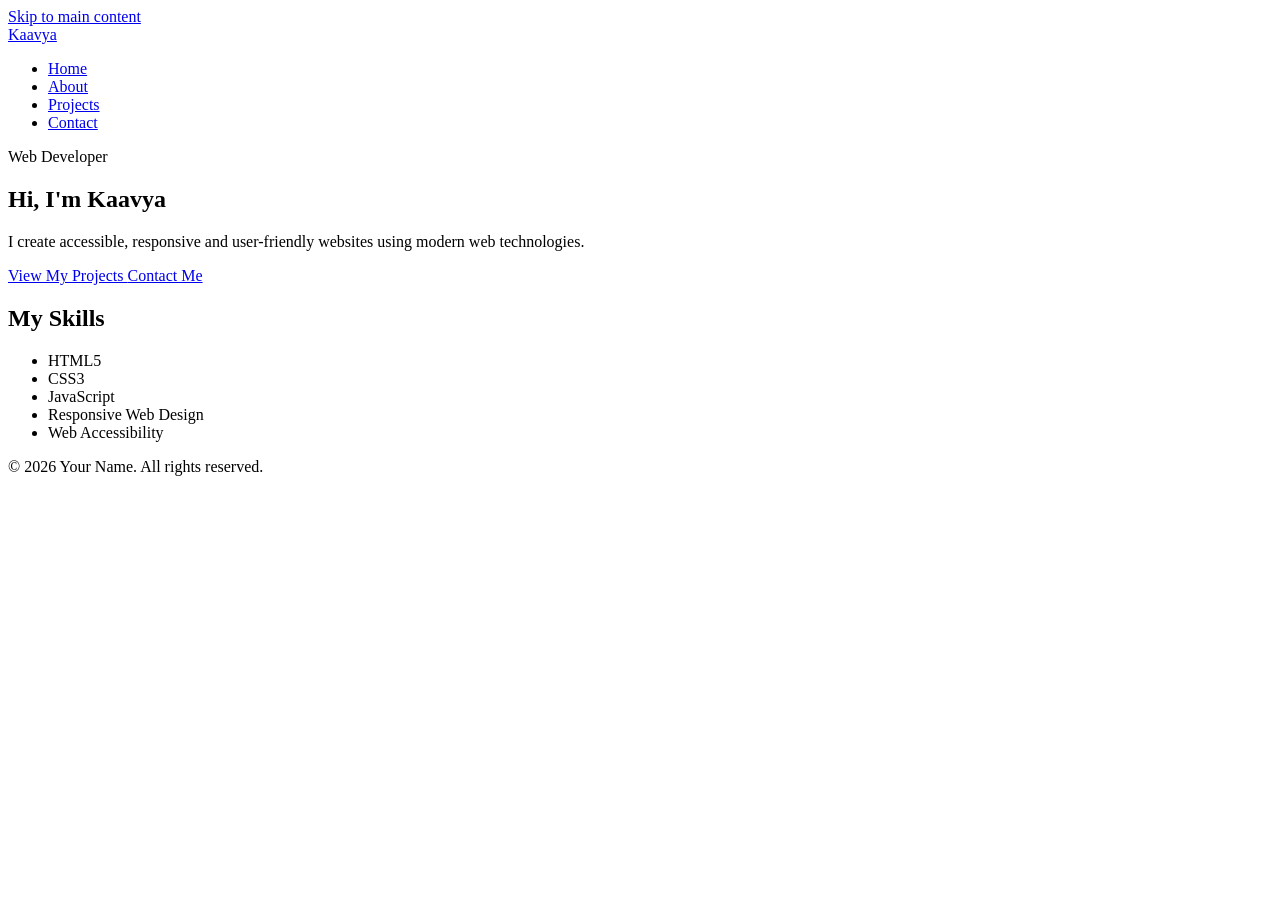
==== index.html @ 52c23476 "Initial commit" ====
<!DOCTYPE html>
<html lang="en">
<head>
    <meta charset="UTF-8">
    <meta name="viewport" content="width=device-width, initial-scale=1.0">

    <meta name="description"
          content="Personal portfolio website of Your Name, a web developer showcasing skills and projects.">

    <meta name="author" content="Your Name">
    <meta name="robots" content="index, follow">

    <title>
        Kaavya | Web Developer Portfolio</title>

    <link rel="stylesheet" href="style.css">
</head>

<body>

    <!-- Skip Navigation -->
    <a href="#main-content" class="skip-link">
        Skip to main content
    </a>

    <!-- Header -->
    <header role="banner">

        <div class="container">

            <a href="index.html" class="logo">
              Kaavya
            </a>

            <!-- Navigation -->
            <nav aria-label="Primary navigation">
                <ul>
                    <li>
                        <a href="index.html" aria-current="page">
                            Home
                        </a>
                    </li>

                    <li>
                        <a href="about.html">
                            About
                        </a>
                    </li>

                    <li>
                        <a href="projects.html">
                            Projects
                        </a>
                    </li>

                    <li>
                        <a href="contact.html">
                            Contact
                        </a>
                    </li>
                </ul>
            </nav>

        </div>

    </header>

    <!-- Main Content -->
    <main id="main-content">

        <!-- Hero Section -->
        <section aria-labelledby="hero-title">

            <div class="container">

                <p>Web Developer</p>

                <h1 id="hero-title">
                    Hi, I'm Kaavya
                </h1>

                <p>
                    I create accessible, responsive and
                    user-friendly websites using modern
                    web technologies.
                </p>

                <a href="projects.html">
                    View My Projects
                </a>

                <a href="contact.html">
                    Contact Me
                </a>

            </div>

        </section>

        <!-- Skills Section -->
        <section aria-labelledby="skills-title">

            <div class="container">

                <h2 id="skills-title">
                    My Skills
                </h2>

                <ul>
                    <li>HTML5</li>
                    <li>CSS3</li>
                    <li>JavaScript</li>
                    <li>Responsive Web Design</li>
                    <li>Web Accessibility</li>
                </ul>

            </div>

        </section>

    </main>

    <!-- Footer -->
    <footer role="contentinfo">

        <div class="container">

            <p>
                &copy; 2026 Your Name. All rights reserved.
            </p>

        </div>

    </footer>

</body>
</html>
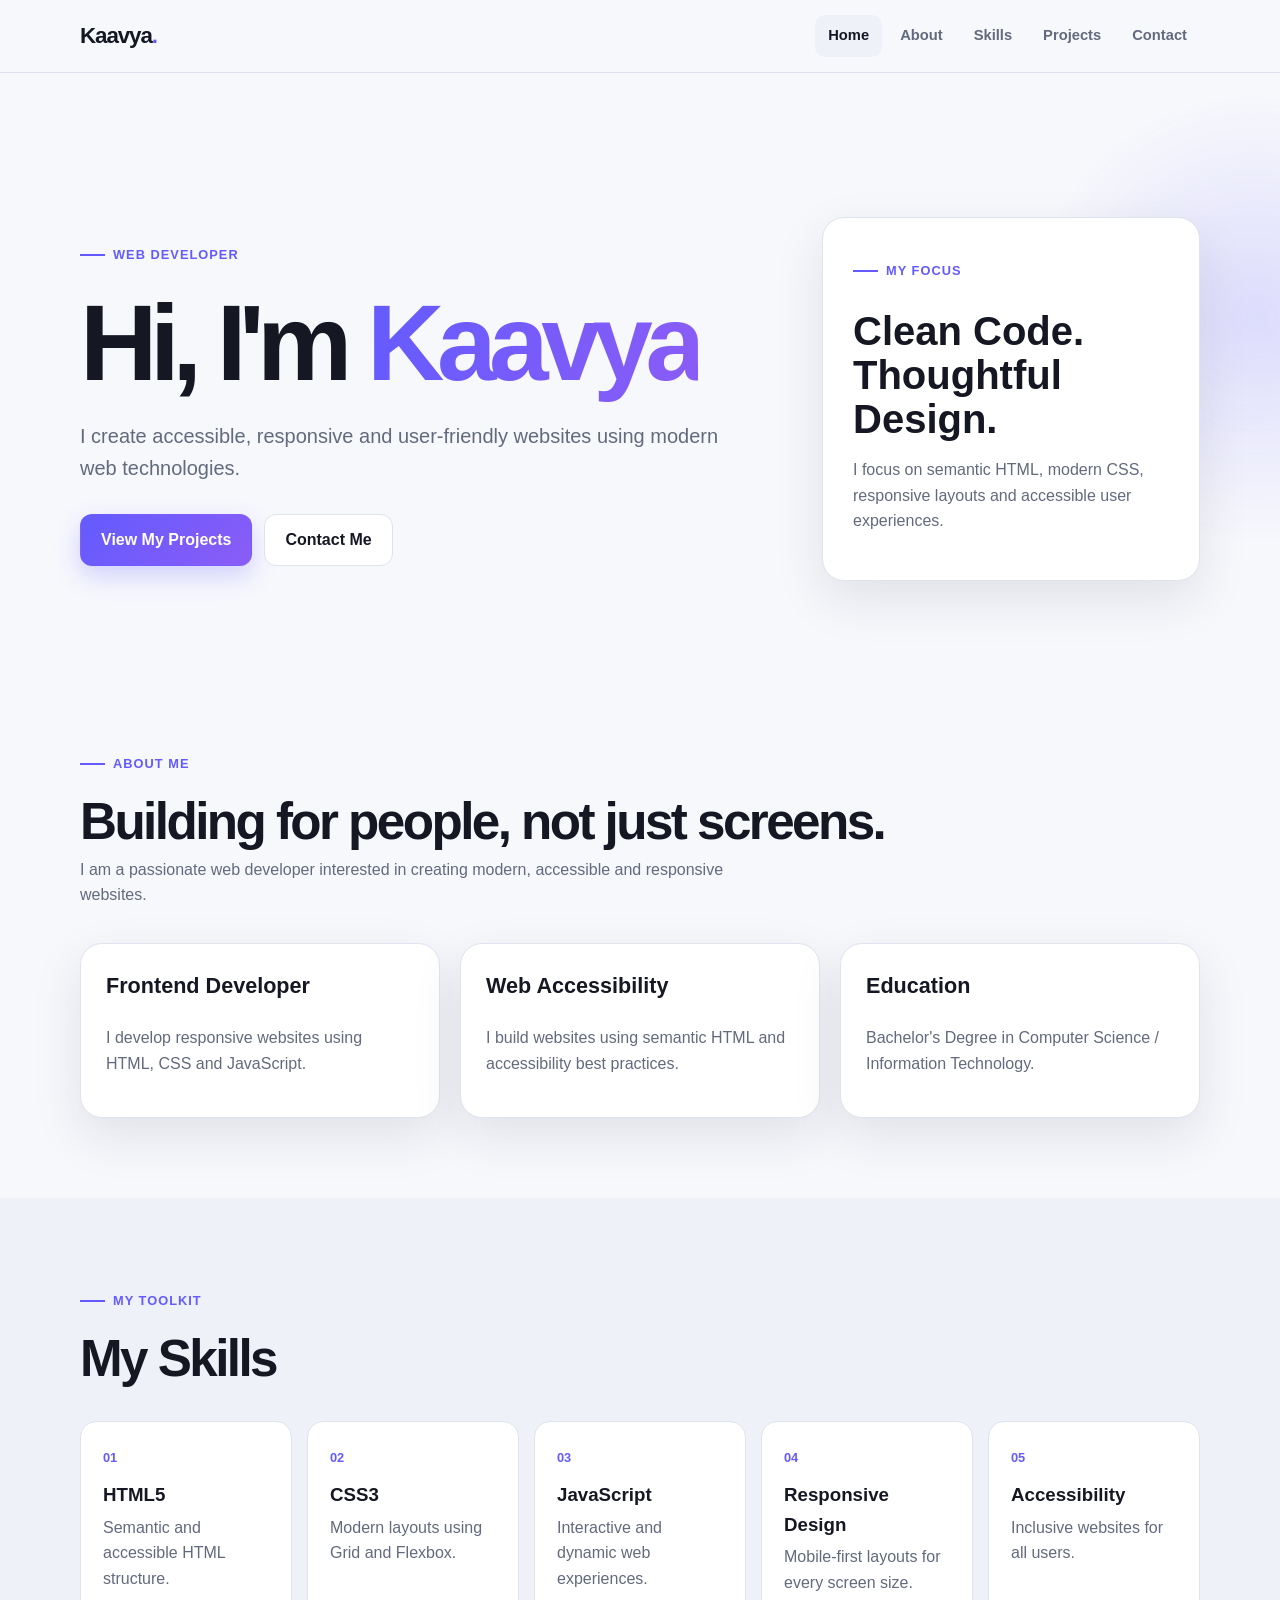
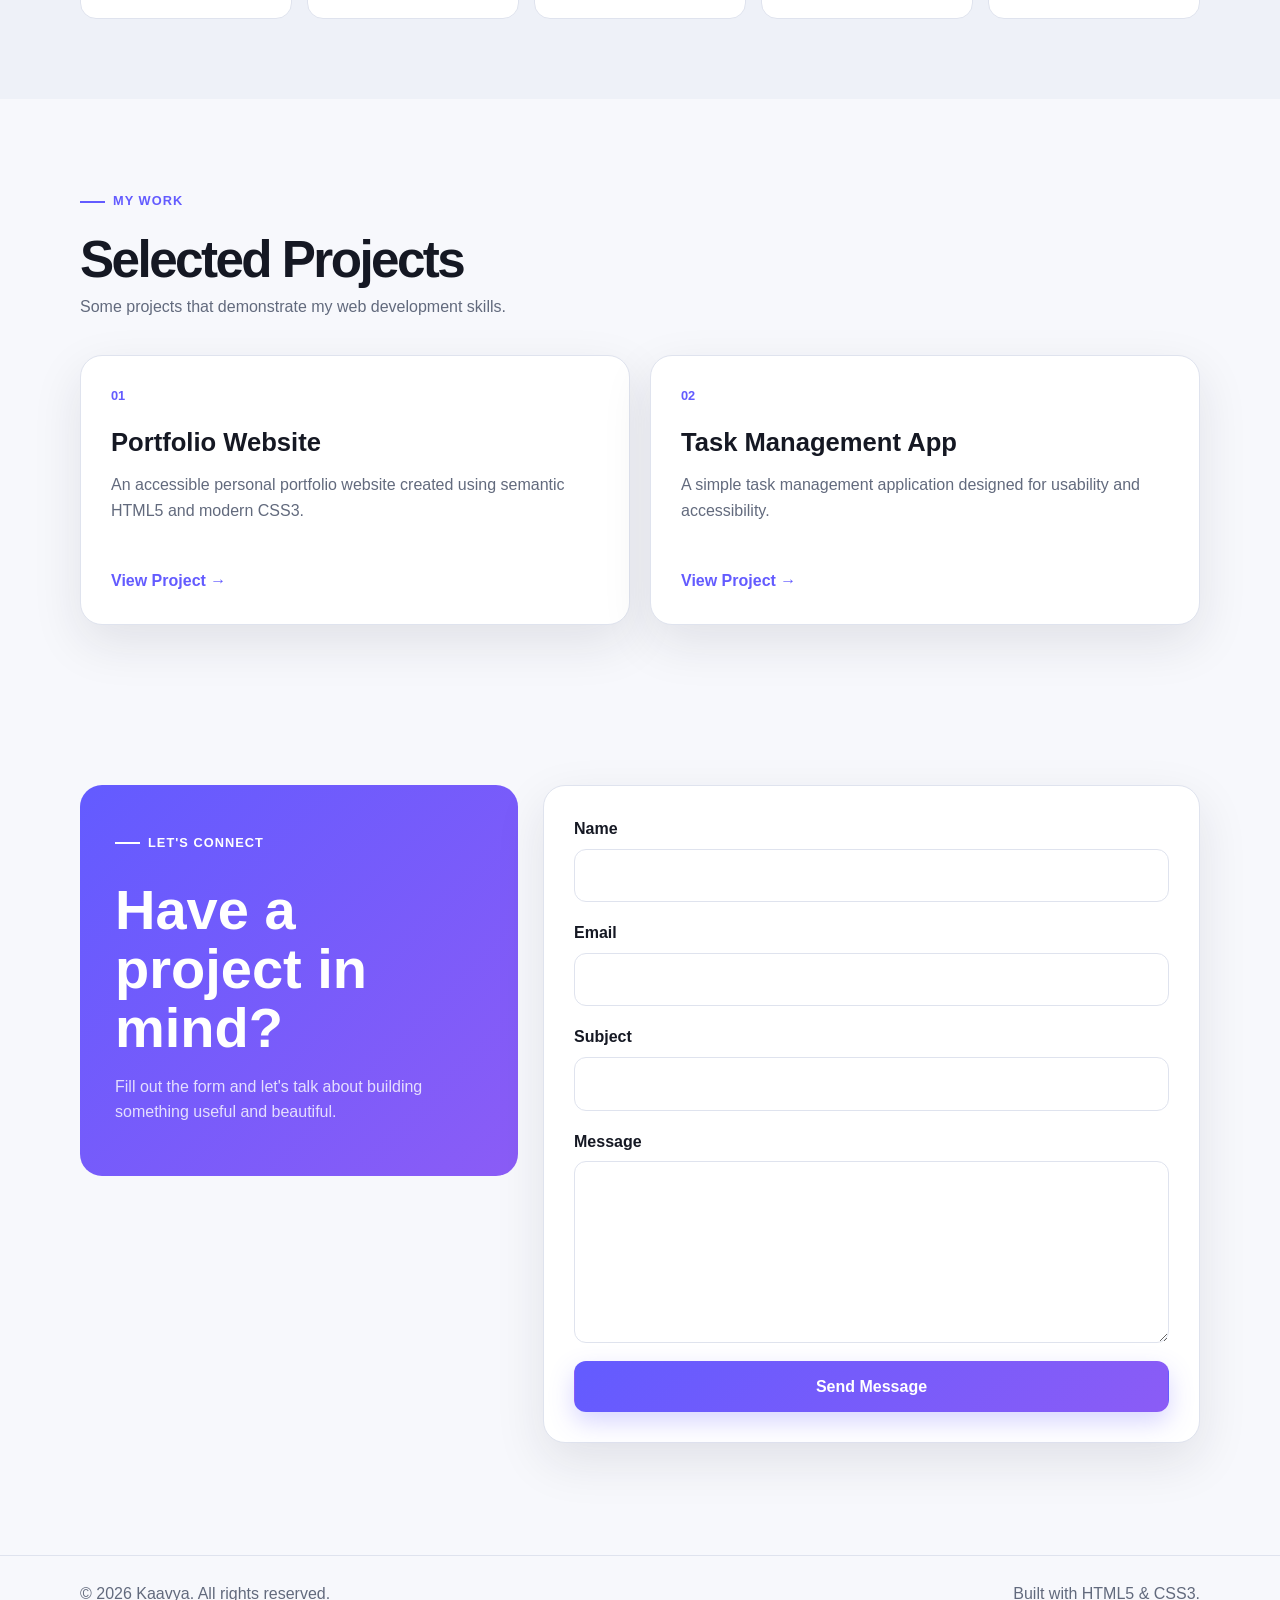
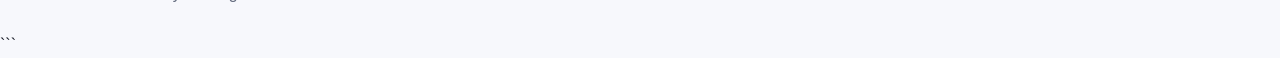
==== commit d725ffe8: "changed css" ====
--- a/index.html
+++ b/index.html
@@ -1,137 +1,560 @@
 <!DOCTYPE html>
 <html lang="en">
+
 <head>
     <meta charset="UTF-8">
-    <meta name="viewport" content="width=device-width, initial-scale=1.0">
-
-    <meta name="description"
-          content="Personal portfolio website of Your Name, a web developer showcasing skills and projects.">
-
-    <meta name="author" content="Your Name">
-    <meta name="robots" content="index, follow">
-
-    <title>
-        Kaavya | Web Developer Portfolio</title>
+
+    <meta
+        name="viewport"
+        content="width=device-width, initial-scale=1.0"
+    >
+
+    <meta
+        name="description"
+        content="Kaavya - Web Developer Portfolio"
+    >
+
+    <meta
+        name="author"
+        content="Kaavya"
+    >
+
+    <title>Kaavya | Web Developer</title>
 
     <link rel="stylesheet" href="style.css">
 </head>
 
+
 <body>
-
-    <!-- Skip Navigation -->
-    <a href="#main-content" class="skip-link">
-        Skip to main content
-    </a>
-
-    <!-- Header -->
-    <header role="banner">
-
-        <div class="container">
-
-            <a href="index.html" class="logo">
-              Kaavya
+    <!-- ================= HEADER ================= -->
+
+    <header>
+
+        <div class="container nav-container">
+
+            <a href="#home" class="logo">
+                Kaavya<span>.</span>
             </a>
 
-            <!-- Navigation -->
+
             <nav aria-label="Primary navigation">
+
                 <ul>
+
                     <li>
-                        <a href="index.html" aria-current="page">
+                        <a
+                            href="#home"
+                            aria-current="page"
+                        >
                             Home
                         </a>
                     </li>
 
                     <li>
-                        <a href="about.html">
+                        <a href="#about">
                             About
                         </a>
                     </li>
 
                     <li>
-                        <a href="projects.html">
+                        <a href="#skills">
+                            Skills
+                        </a>
+                    </li>
+
+                    <li>
+                        <a href="#projects">
                             Projects
                         </a>
                     </li>
 
                     <li>
-                        <a href="contact.html">
+                        <a href="#contact">
                             Contact
                         </a>
                     </li>
+
                 </ul>
+
             </nav>
 
         </div>
 
     </header>
 
-    <!-- Main Content -->
+
+
+    <!-- ================= MAIN ================= -->
+
     <main id="main-content">
 
-        <!-- Hero Section -->
-        <section aria-labelledby="hero-title">
+
+        <!-- ================= HERO ================= -->
+
+        <section
+            id="home"
+            class="hero"
+            aria-labelledby="hero-title"
+        >
+
+            <div class="container hero-grid">
+
+                <div class="hero-content">
+
+                    <p class="eyebrow">
+                        Web Developer
+                    </p>
+
+                    <h1 id="hero-title">
+                        Hi, I'm
+                        <span>Kaavya</span>
+                    </h1>
+
+                    <p class="hero-description">
+                        I create accessible, responsive
+                        and user-friendly websites using
+                        modern web technologies.
+                    </p>
+
+
+                    <div class="hero-buttons">
+
+                        <a
+                            href="#projects"
+                            class="btn btn-primary"
+                        >
+                            View My Projects
+                        </a>
+
+                        <a
+                            href="#contact"
+                            class="btn btn-secondary"
+                        >
+                            Contact Me
+                        </a>
+
+                    </div>
+
+                </div>
+
+
+                <div class="hero-card">
+
+                    <p class="eyebrow">
+                        My Focus
+                    </p>
+
+                    <h2>
+                        Clean Code.
+                        Thoughtful Design.
+                    </h2>
+
+                    <p>
+                        I focus on semantic HTML,
+                        modern CSS, responsive layouts
+                        and accessible user experiences.
+                    </p>
+
+                </div>
+
+            </div>
+
+        </section>
+
+
+
+        <!-- ================= ABOUT ================= -->
+
+        <section
+            id="about"
+            class="section"
+            aria-labelledby="about-title"
+        >
 
             <div class="container">
 
-                <p>Web Developer</p>
-
-                <h1 id="hero-title">
-                    Hi, I'm Kaavya
-                </h1>
-
-                <p>
-                    I create accessible, responsive and
-                    user-friendly websites using modern
-                    web technologies.
-                </p>
-
-                <a href="projects.html">
-                    View My Projects
-                </a>
-
-                <a href="contact.html">
-                    Contact Me
-                </a>
+                <div class="section-heading">
+
+                    <p class="eyebrow">
+                        About Me
+                    </p>
+
+                    <h2 id="about-title">
+                        Building for people,
+                        not just screens.
+                    </h2>
+
+                    <p>
+                        I am a passionate web developer
+                        interested in creating modern,
+                        accessible and responsive websites.
+                    </p>
+
+                </div>
+
+
+                <div class="about-grid">
+
+
+                    <article class="card">
+
+                        <h3>
+                            Frontend Developer
+                        </h3>
+
+                        <p>
+                            I develop responsive websites
+                            using HTML, CSS and JavaScript.
+                        </p>
+
+                    </article>
+
+
+                    <article class="card">
+
+                        <h3>
+                            Web Accessibility
+                        </h3>
+
+                        <p>
+                            I build websites using semantic
+                            HTML and accessibility best
+                            practices.
+                        </p>
+
+                    </article>
+
+
+                    <article class="card">
+
+                        <h3>
+                            Education
+                        </h3>
+
+                        <p>
+                            Bachelor's Degree in Computer
+                            Science / Information Technology.
+                        </p>
+
+                    </article>
+
+                </div>
 
             </div>
 
         </section>
 
-        <!-- Skills Section -->
-        <section aria-labelledby="skills-title">
+
+
+        <!-- ================= SKILLS ================= -->
+
+        <section
+            id="skills"
+            class="section skills-section"
+            aria-labelledby="skills-title"
+        >
 
             <div class="container">
 
-                <h2 id="skills-title">
-                    My Skills
-                </h2>
-
-                <ul>
-                    <li>HTML5</li>
-                    <li>CSS3</li>
-                    <li>JavaScript</li>
-                    <li>Responsive Web Design</li>
-                    <li>Web Accessibility</li>
-                </ul>
+                <div class="section-heading">
+
+                    <p class="eyebrow">
+                        My Toolkit
+                    </p>
+
+                    <h2 id="skills-title">
+                        My Skills
+                    </h2>
+
+                </div>
+
+
+                <div class="skills-grid">
+
+                    <div class="skill-card">
+                        <span>01</span>
+                        <h3>HTML5</h3>
+                        <p>
+                            Semantic and accessible
+                            HTML structure.
+                        </p>
+                    </div>
+
+
+                    <div class="skill-card">
+                        <span>02</span>
+                        <h3>CSS3</h3>
+                        <p>
+                            Modern layouts using
+                            Grid and Flexbox.
+                        </p>
+                    </div>
+
+
+                    <div class="skill-card">
+                        <span>03</span>
+                        <h3>JavaScript</h3>
+                        <p>
+                            Interactive and dynamic
+                            web experiences.
+                        </p>
+                    </div>
+
+
+                    <div class="skill-card">
+                        <span>04</span>
+                        <h3>Responsive Design</h3>
+                        <p>
+                            Mobile-first layouts for
+                            every screen size.
+                        </p>
+                    </div>
+
+
+                    <div class="skill-card">
+                        <span>05</span>
+                        <h3>Accessibility</h3>
+                        <p>
+                            Inclusive websites for
+                            all users.
+                        </p>
+                    </div>
+
+                </div>
 
             </div>
 
         </section>
 
+
+
+        <!-- ================= PROJECTS ================= -->
+
+        <section
+            id="projects"
+            class="section"
+            aria-labelledby="projects-title"
+        >
+
+            <div class="container">
+
+                <div class="section-heading">
+
+                    <p class="eyebrow">
+                        My Work
+                    </p>
+
+                    <h2 id="projects-title">
+                        Selected Projects
+                    </h2>
+
+                    <p>
+                        Some projects that demonstrate
+                        my web development skills.
+                    </p>
+
+                </div>
+
+
+                <div class="projects-grid">
+
+
+                    <article class="project-card">
+
+                        <div class="project-number">
+                            01
+                        </div>
+
+                        <h3>
+                            Portfolio Website
+                        </h3>
+
+                        <p>
+                            An accessible personal portfolio
+                            website created using semantic
+                            HTML5 and modern CSS3.
+                        </p>
+
+                        <a href="#contact">
+                            View Project →
+                        </a>
+
+                    </article>
+
+
+                    <article class="project-card">
+
+                        <div class="project-number">
+                            02
+                        </div>
+
+                        <h3>
+                            Task Management App
+                        </h3>
+
+                        <p>
+                            A simple task management
+                            application designed for
+                            usability and accessibility.
+                        </p>
+
+                        <a href="#contact">
+                            View Project →
+                        </a>
+
+                    </article>
+
+                </div>
+
+            </div>
+
+        </section>
+
+
+
+        <!-- ================= CONTACT ================= -->
+
+        <section
+            id="contact"
+            class="section contact-section"
+            aria-labelledby="contact-title"
+        >
+
+            <div class="container contact-grid">
+
+
+                <div class="contact-text">
+
+                    <p class="eyebrow">
+                        Let's Connect
+                    </p>
+
+                    <h2 id="contact-title">
+                        Have a project
+                        in mind?
+                    </h2>
+
+                    <p>
+                        Fill out the form and let's
+                        talk about building something
+                        useful and beautiful.
+                    </p>
+
+                </div>
+
+
+                <div class="contact-card">
+
+                    <form
+                        action="#"
+                        method="post"
+                    >
+
+                        <div class="form-group">
+
+                            <label for="name">
+                                Name
+                            </label>
+
+                            <input
+                                type="text"
+                                id="name"
+                                name="name"
+                                autocomplete="name"
+                                required
+                            >
+
+                        </div>
+
+
+                        <div class="form-group">
+
+                            <label for="email">
+                                Email
+                            </label>
+
+                            <input
+                                type="email"
+                                id="email"
+                                name="email"
+                                autocomplete="email"
+                                required
+                            >
+
+                        </div>
+
+
+                        <div class="form-group">
+
+                            <label for="subject">
+                                Subject
+                            </label>
+
+                            <input
+                                type="text"
+                                id="subject"
+                                name="subject"
+                                required
+                            >
+
+                        </div>
+
+
+                        <div class="form-group">
+
+                            <label for="message">
+                                Message
+                            </label>
+
+                            <textarea
+                                id="message"
+                                name="message"
+                                rows="6"
+                                required
+                            ></textarea>
+
+                        </div>
+
+
+                        <button
+                            type="submit"
+                            class="btn btn-primary"
+                        >
+                            Send Message
+                        </button>
+
+                    </form>
+
+                </div>
+
+            </div>
+
+        </section>
+
     </main>
 
-    <!-- Footer -->
-    <footer role="contentinfo">
-
-        <div class="container">
+
+
+    <!-- ================= FOOTER ================= -->
+
+    <footer>
+
+        <div class="container footer-content">
 
             <p>
-                &copy; 2026 Your Name. All rights reserved.
+                © 2026 Kaavya.
+                All rights reserved.
             </p>
 
+            <p>
+                Built with HTML5 & CSS3.
+            </p>
+
         </div>
 
     </footer>
 
 </body>
-</html>+
+</html>
+```
--- a/style.css
+++ b/style.css
@@ -0,0 +1,1170 @@
+
+/* =========================================
+   CSS VARIABLES
+========================================= */
+
+:root {
+
+    --bg: #f7f8fc;
+
+    --surface: #ffffff;
+
+    --surface-light: #eef1f8;
+
+    --text: #151823;
+
+    --text-light: #626a7d;
+
+    --primary: #635bff;
+
+    --secondary: #8b5cf6;
+
+    --border: #dfe3ee;
+
+    --white: #ffffff;
+
+    --shadow:
+        0 18px 50px rgba(26, 31, 52, 0.10);
+
+    --radius: 22px;
+
+    --max-width: 1120px;
+}
+
+
+/* =========================================
+   DARK MODE
+========================================= */
+
+@media (prefers-color-scheme: dark) {
+
+    :root {
+
+        --bg: #0c0f17;
+
+        --surface: #151925;
+
+        --surface-light: #1c2230;
+
+        --text: #f4f6fb;
+
+        --text-light: #a9b0c1;
+
+        --border: #2a3142;
+
+        --shadow:
+            0 18px 50px rgba(0, 0, 0, 0.28);
+    }
+}
+
+
+
+/* =========================================
+   RESET
+========================================= */
+
+* {
+    box-sizing: border-box;
+}
+
+html {
+    scroll-behavior: smooth;
+}
+
+body {
+
+    margin: 0;
+
+    font-family:
+        Inter,
+        Arial,
+        Helvetica,
+        sans-serif;
+
+    line-height: 1.6;
+
+    color: var(--text);
+
+    background: var(--bg);
+}
+
+img {
+    max-width: 100%;
+    display: block;
+}
+
+a {
+    color: inherit;
+    text-decoration: none;
+}
+
+button,
+input,
+textarea {
+    font: inherit;
+}
+
+
+
+/* =========================================
+   CONTAINER
+========================================= */
+
+.container {
+
+    width:
+        min(
+            calc(100% - 2rem),
+            var(--max-width)
+        );
+
+    margin-inline: auto;
+}
+
+
+
+/* =========================================
+   SKIP LINK
+========================================= */
+
+.skip-link {
+
+    position: fixed;
+
+    top: -100px;
+
+    left: 20px;
+
+    z-index: 100;
+
+    padding: 10px 15px;
+
+    color: white;
+
+    background: #000;
+
+    border-radius: 8px;
+}
+
+.skip-link:focus {
+    top: 20px;
+}
+
+
+
+/* =========================================
+   HEADER
+========================================= */
+
+header {
+
+    position: sticky;
+
+    top: 0;
+
+    z-index: 50;
+
+    background:
+        color-mix(
+            in srgb,
+            var(--bg) 85%,
+            transparent
+        );
+
+    backdrop-filter: blur(15px);
+
+    border-bottom:
+        1px solid var(--border);
+}
+
+
+.nav-container {
+
+    min-height: 72px;
+
+    display: flex;
+
+    align-items: center;
+
+    justify-content: space-between;
+
+    gap: 20px;
+}
+
+
+
+/* =========================================
+   LOGO
+========================================= */
+
+.logo {
+
+    font-size: 1.4rem;
+
+    font-weight: 900;
+
+    letter-spacing: -0.05em;
+}
+
+.logo span {
+    color: var(--primary);
+}
+
+
+
+/* =========================================
+   NAVIGATION
+========================================= */
+
+nav ul {
+
+    display: flex;
+
+    align-items: center;
+
+    gap: 5px;
+
+    padding: 0;
+
+    margin: 0;
+
+    list-style: none;
+}
+
+nav a {
+
+    display: block;
+
+    padding:
+        9px 13px;
+
+    border-radius: 10px;
+
+    color: var(--text-light);
+
+    font-size: 0.92rem;
+
+    font-weight: 700;
+
+    transition:
+        0.2s ease;
+}
+
+nav a:hover,
+nav a[aria-current="page"] {
+
+    color: var(--text);
+
+    background:
+        var(--surface-light);
+}
+
+
+
+/* =========================================
+   HERO
+========================================= */
+
+.hero {
+
+    position: relative;
+
+    padding:
+        clamp(5rem, 12vw, 9rem)
+        0
+        5rem;
+
+    overflow: hidden;
+}
+
+
+.hero::before {
+
+    content: "";
+
+    position: absolute;
+
+    width: 450px;
+
+    height: 450px;
+
+    right: -200px;
+
+    top: 20px;
+
+    background:
+        radial-gradient(
+            circle,
+            var(--primary),
+            transparent 70%
+        );
+
+    opacity: 0.18;
+
+    filter: blur(10px);
+
+    pointer-events: none;
+}
+
+
+.hero-grid {
+
+    display: grid;
+
+    gap: 40px;
+
+    align-items: center;
+}
+
+
+.hero-content {
+    position: relative;
+    z-index: 1;
+}
+
+
+
+/* =========================================
+   EYEBROW
+========================================= */
+
+.eyebrow {
+
+    display: inline-flex;
+
+    align-items: center;
+
+    gap: 8px;
+
+    color: var(--primary);
+
+    font-size: 0.8rem;
+
+    font-weight: 800;
+
+    letter-spacing: 0.08em;
+
+    text-transform: uppercase;
+}
+
+.eyebrow::before {
+
+    content: "";
+
+    width: 25px;
+
+    height: 2px;
+
+    background:
+        var(--primary);
+}
+
+
+
+/* =========================================
+   HERO HEADING
+========================================= */
+
+.hero h1 {
+
+    margin:
+        15px 0 25px;
+
+    max-width: 850px;
+
+    font-size:
+        clamp(
+            3rem,
+            9vw,
+            6.7rem
+        );
+
+    line-height: 0.95;
+
+    letter-spacing: -0.07em;
+}
+
+.hero h1 span {
+
+    background:
+        linear-gradient(
+            110deg,
+            var(--primary),
+            var(--secondary)
+        );
+
+    -webkit-background-clip: text;
+
+    background-clip: text;
+
+    color: transparent;
+}
+
+
+.hero-description {
+
+    max-width: 650px;
+
+    color: var(--text-light);
+
+    font-size:
+        clamp(
+            1.05rem,
+            2vw,
+            1.25rem
+        );
+}
+
+
+
+/* =========================================
+   BUTTONS
+========================================= */
+
+.hero-buttons {
+
+    display: flex;
+
+    flex-wrap: wrap;
+
+    gap: 12px;
+
+    margin-top: 30px;
+}
+
+
+.btn {
+
+    display: inline-flex;
+
+    align-items: center;
+
+    justify-content: center;
+
+    min-height: 48px;
+
+    padding:
+        12px 20px;
+
+    border:
+        1px solid var(--border);
+
+    border-radius: 12px;
+
+    font-weight: 800;
+
+    cursor: pointer;
+
+    transition:
+        transform 0.2s ease,
+        box-shadow 0.2s ease;
+}
+
+.btn:hover {
+
+    transform:
+        translateY(-2px);
+}
+
+
+.btn-primary {
+
+    color: white;
+
+    background:
+        linear-gradient(
+            135deg,
+            var(--primary),
+            var(--secondary)
+        );
+
+    border-color: transparent;
+
+    box-shadow:
+        0 10px 25px
+        rgba(99, 91, 255, 0.25);
+}
+
+
+.btn-secondary {
+
+    background:
+        var(--surface);
+}
+
+
+
+/* =========================================
+   HERO CARD
+========================================= */
+
+.hero-card {
+
+    position: relative;
+
+    padding: 30px;
+
+    background:
+        var(--surface);
+
+    border:
+        1px solid var(--border);
+
+    border-radius:
+        var(--radius);
+
+    box-shadow:
+        var(--shadow);
+}
+
+.hero-card h2 {
+
+    margin:
+        15px 0;
+
+    font-size:
+        clamp(
+            1.8rem,
+            4vw,
+            2.5rem
+        );
+
+    line-height: 1.1;
+}
+
+.hero-card p:last-child {
+
+    color:
+        var(--text-light);
+}
+
+
+
+/* =========================================
+   SECTIONS
+========================================= */
+
+.section {
+
+    padding:
+        5rem 0;
+}
+
+
+.section-heading {
+
+    display: grid;
+
+    gap: 8px;
+
+    margin-bottom: 35px;
+}
+
+
+.section-heading h2 {
+
+    margin: 0;
+
+    font-size:
+        clamp(
+            2rem,
+            5vw,
+            3.2rem
+        );
+
+    line-height: 1.05;
+
+    letter-spacing: -0.05em;
+}
+
+
+.section-heading > p:last-child {
+
+    max-width: 650px;
+
+    margin: 0;
+
+    color:
+        var(--text-light);
+}
+
+
+
+/* =========================================
+   ABOUT
+========================================= */
+
+.about-grid {
+
+    display: grid;
+
+    gap: 20px;
+}
+
+
+.card {
+
+    padding: 25px;
+
+    background:
+        var(--surface);
+
+    border:
+        1px solid var(--border);
+
+    border-radius:
+        var(--radius);
+
+    box-shadow:
+        var(--shadow);
+}
+
+
+.card h3 {
+
+    margin-top: 0;
+
+    font-size: 1.35rem;
+}
+
+
+.card p {
+
+    color:
+        var(--text-light);
+}
+
+
+
+/* =========================================
+   SKILLS
+========================================= */
+
+.skills-section {
+
+    background:
+        var(--surface-light);
+}
+
+
+.skills-grid {
+
+    display: grid;
+
+    grid-template-columns:
+        repeat(2, 1fr);
+
+    gap: 15px;
+}
+
+
+.skill-card {
+
+    padding: 22px;
+
+    background:
+        var(--surface);
+
+    border:
+        1px solid var(--border);
+
+    border-radius: 16px;
+
+    transition:
+        transform 0.2s ease,
+        box-shadow 0.2s ease;
+}
+
+
+.skill-card:hover {
+
+    transform:
+        translateY(-5px);
+
+    box-shadow:
+        var(--shadow);
+}
+
+
+.skill-card span {
+
+    color:
+        var(--primary);
+
+    font-size: 0.8rem;
+
+    font-weight: 900;
+}
+
+
+.skill-card h3 {
+
+    margin:
+        10px 0 5px;
+}
+
+
+.skill-card p {
+
+    margin: 0;
+
+    color:
+        var(--text-light);
+}
+
+
+
+/* =========================================
+   PROJECTS
+========================================= */
+
+.projects-grid {
+
+    display: grid;
+
+    gap: 20px;
+}
+
+
+.project-card {
+
+    display: flex;
+
+    flex-direction: column;
+
+    min-height: 270px;
+
+    padding: 30px;
+
+    background:
+        var(--surface);
+
+    border:
+        1px solid var(--border);
+
+    border-radius:
+        var(--radius);
+
+    box-shadow:
+        var(--shadow);
+
+    transition:
+        transform 0.2s ease;
+}
+
+
+.project-card:hover {
+
+    transform:
+        translateY(-5px);
+}
+
+
+.project-number {
+
+    color:
+        var(--primary);
+
+    font-weight: 900;
+
+    font-size: 0.8rem;
+}
+
+
+.project-card h3 {
+
+    margin:
+        15px 0 10px;
+
+    font-size: 1.6rem;
+}
+
+
+.project-card p {
+
+    margin-top: 0;
+
+    color:
+        var(--text-light);
+}
+
+
+.project-card a {
+
+    margin-top: auto;
+
+    color:
+        var(--primary);
+
+    font-weight: 800;
+}
+
+
+
+/* =========================================
+   CONTACT
+========================================= */
+
+.contact-section {
+
+    padding-bottom:
+        7rem;
+}
+
+
+.contact-grid {
+
+    display: grid;
+
+    gap: 25px;
+}
+
+
+.contact-text {
+
+    padding: 35px;
+
+    color: white;
+
+    background:
+        linear-gradient(
+            135deg,
+            var(--primary),
+            var(--secondary)
+        );
+
+    border-radius:
+        var(--radius);
+}
+
+
+.contact-text .eyebrow {
+
+    color: white;
+}
+
+
+.contact-text .eyebrow::before {
+
+    background: white;
+}
+
+
+.contact-text h2 {
+
+    margin:
+        15px 0;
+
+    font-size:
+        clamp(
+            2rem,
+            5vw,
+            3.5rem
+        );
+
+    line-height: 1.05;
+}
+
+
+.contact-text p:last-child {
+
+    color:
+        rgba(255, 255, 255, 0.8);
+}
+
+
+
+/* =========================================
+   FORM
+========================================= */
+
+.contact-card {
+
+    padding: 30px;
+
+    background:
+        var(--surface);
+
+    border:
+        1px solid var(--border);
+
+    border-radius:
+        var(--radius);
+
+    box-shadow:
+        var(--shadow);
+}
+
+
+form {
+
+    display: grid;
+
+    gap: 18px;
+}
+
+
+.form-group {
+
+    display: grid;
+
+    gap: 7px;
+}
+
+
+label {
+
+    font-weight: 800;
+}
+
+
+input,
+textarea {
+
+    width: 100%;
+
+    padding:
+        13px 15px;
+
+    color:
+        var(--text);
+
+    background:
+        var(--surface);
+
+    border:
+        1px solid var(--border);
+
+    border-radius: 12px;
+
+    outline: none;
+}
+
+
+textarea {
+
+    resize: vertical;
+}
+
+
+input:focus,
+textarea:focus {
+
+    border-color:
+        var(--primary);
+
+    box-shadow:
+        0 0 0 4px
+        rgba(99, 91, 255, 0.15);
+}
+
+
+
+/* =========================================
+   FOOTER
+========================================= */
+
+footer {
+
+    padding:
+        25px 0;
+
+    border-top:
+        1px solid var(--border);
+
+    color:
+        var(--text-light);
+}
+
+
+.footer-content {
+
+    display: flex;
+
+    justify-content: space-between;
+
+    gap: 15px;
+
+    flex-wrap: wrap;
+}
+
+
+.footer-content p {
+
+    margin: 0;
+}
+
+
+
+/* =========================================
+   FOCUS ACCESSIBILITY
+========================================= */
+
+a:focus-visible,
+button:focus-visible,
+input:focus-visible,
+textarea:focus-visible {
+
+    outline:
+        3px solid var(--primary);
+
+    outline-offset:
+        3px;
+}
+
+
+
+/* =========================================
+   TABLET / DESKTOP
+========================================= */
+
+@media (min-width: 700px) {
+
+    .container {
+
+        width:
+            min(
+                calc(100% - 3rem),
+                var(--max-width)
+            );
+    }
+
+
+    .hero-grid {
+
+        grid-template-columns:
+            1.3fr 0.7fr;
+    }
+
+
+    .about-grid {
+
+        grid-template-columns:
+            repeat(3, 1fr);
+    }
+
+
+    .skills-grid {
+
+        grid-template-columns:
+            repeat(5, 1fr);
+    }
+
+
+    .projects-grid {
+
+        grid-template-columns:
+            repeat(2, 1fr);
+    }
+
+
+    .contact-grid {
+
+        grid-template-columns:
+            0.8fr 1.2fr;
+
+        align-items: start;
+    }
+}
+
+
+
+/* =========================================
+   MOBILE
+========================================= */
+
+@media (max-width: 600px) {
+
+    .nav-container {
+
+        align-items:
+            flex-start;
+
+        flex-direction:
+            column;
+
+        padding:
+            15px 0;
+    }
+
+
+    nav {
+
+        width: 100%;
+    }
+
+
+    nav ul {
+
+        justify-content:
+            space-between;
+
+        gap: 2px;
+    }
+
+
+    nav a {
+
+        padding:
+            7px 6px;
+
+        font-size:
+            0.8rem;
+    }
+
+
+    .hero {
+
+        padding-top:
+            4rem;
+    }
+
+
+    .hero-buttons {
+
+        flex-direction:
+            column;
+    }
+
+
+    .hero-buttons .btn {
+
+        width: 100%;
+    }
+
+
+    .skills-grid {
+
+        grid-template-columns:
+            1fr;
+    }
+
+
+    .footer-content {
+
+        flex-direction:
+            column;
+    }
+}
+
+
+
+/* =========================================
+   REDUCED MOTION
+========================================= */
+
+@media (prefers-reduced-motion: reduce) {
+
+    html {
+        scroll-behavior:
+            auto;
+    }
+
+    *,
+    *::before,
+    *::after {
+
+        transition:
+            none !important;
+    }
+}
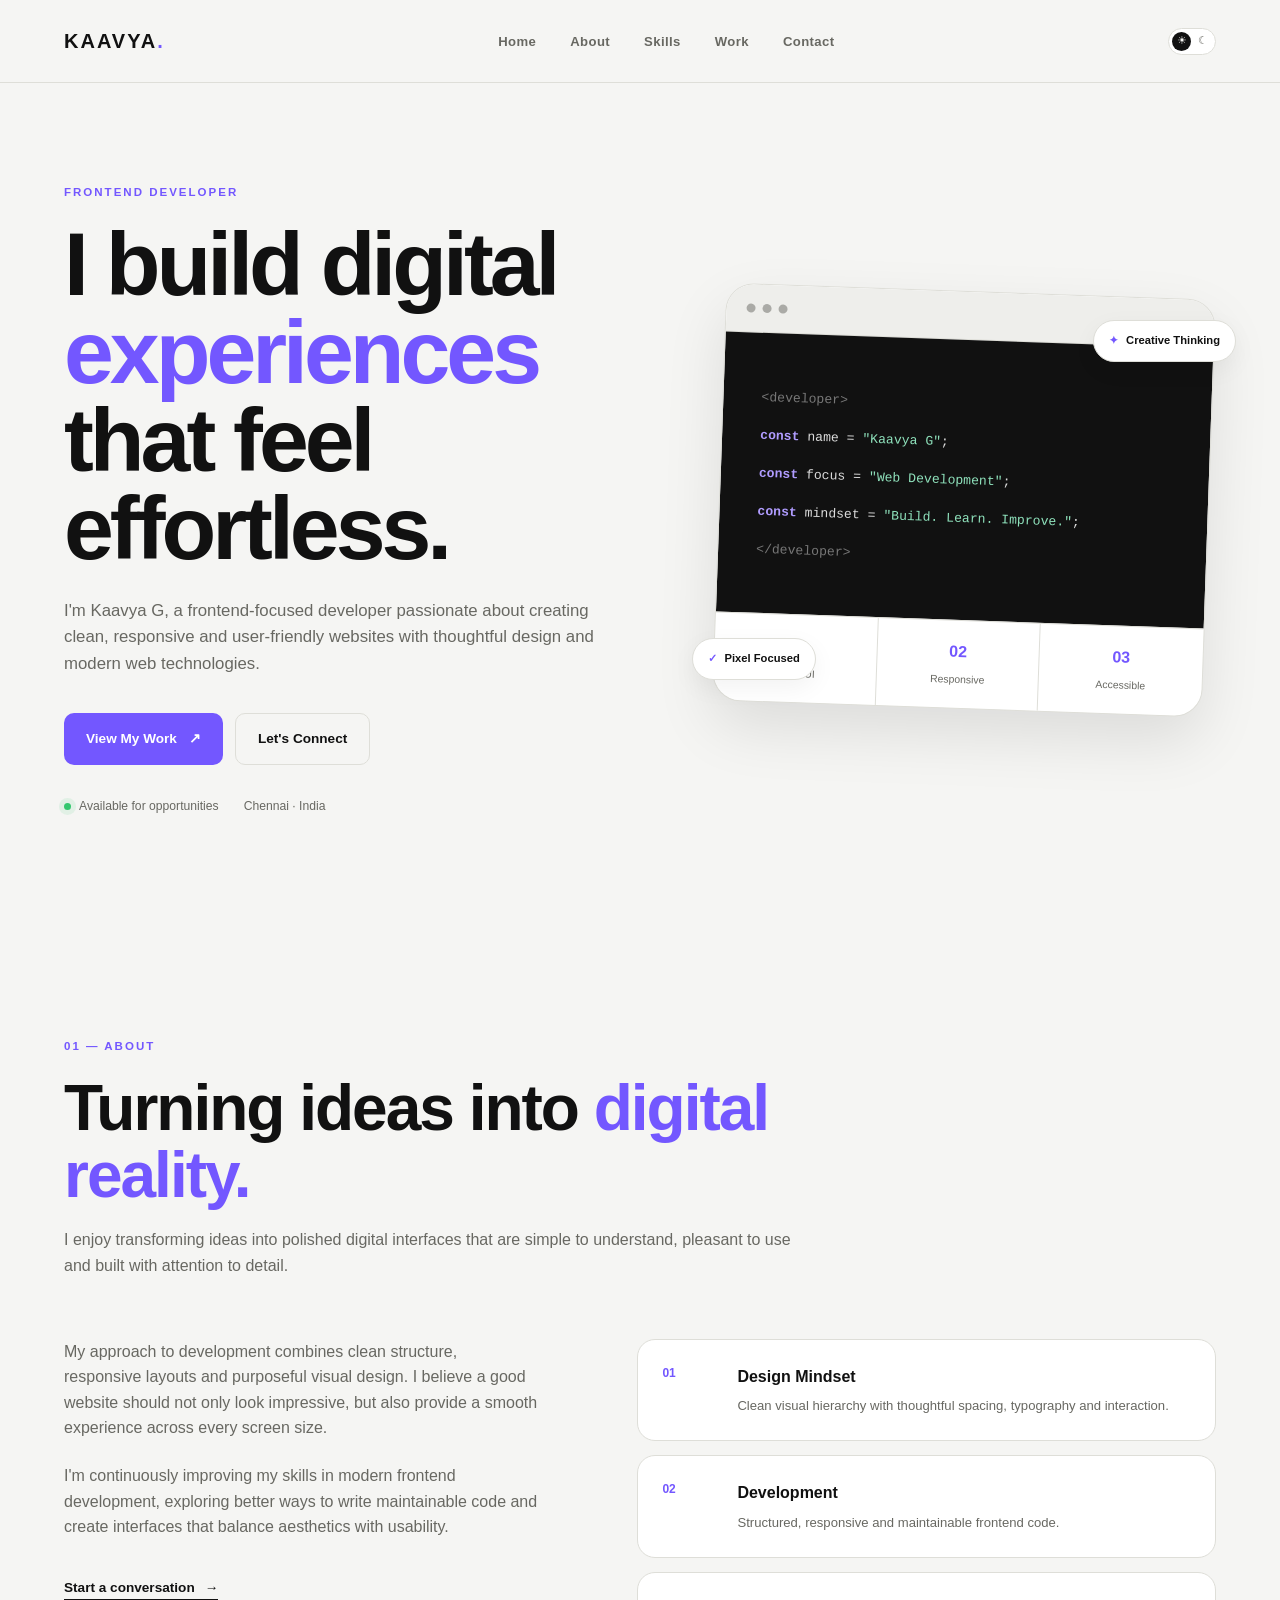
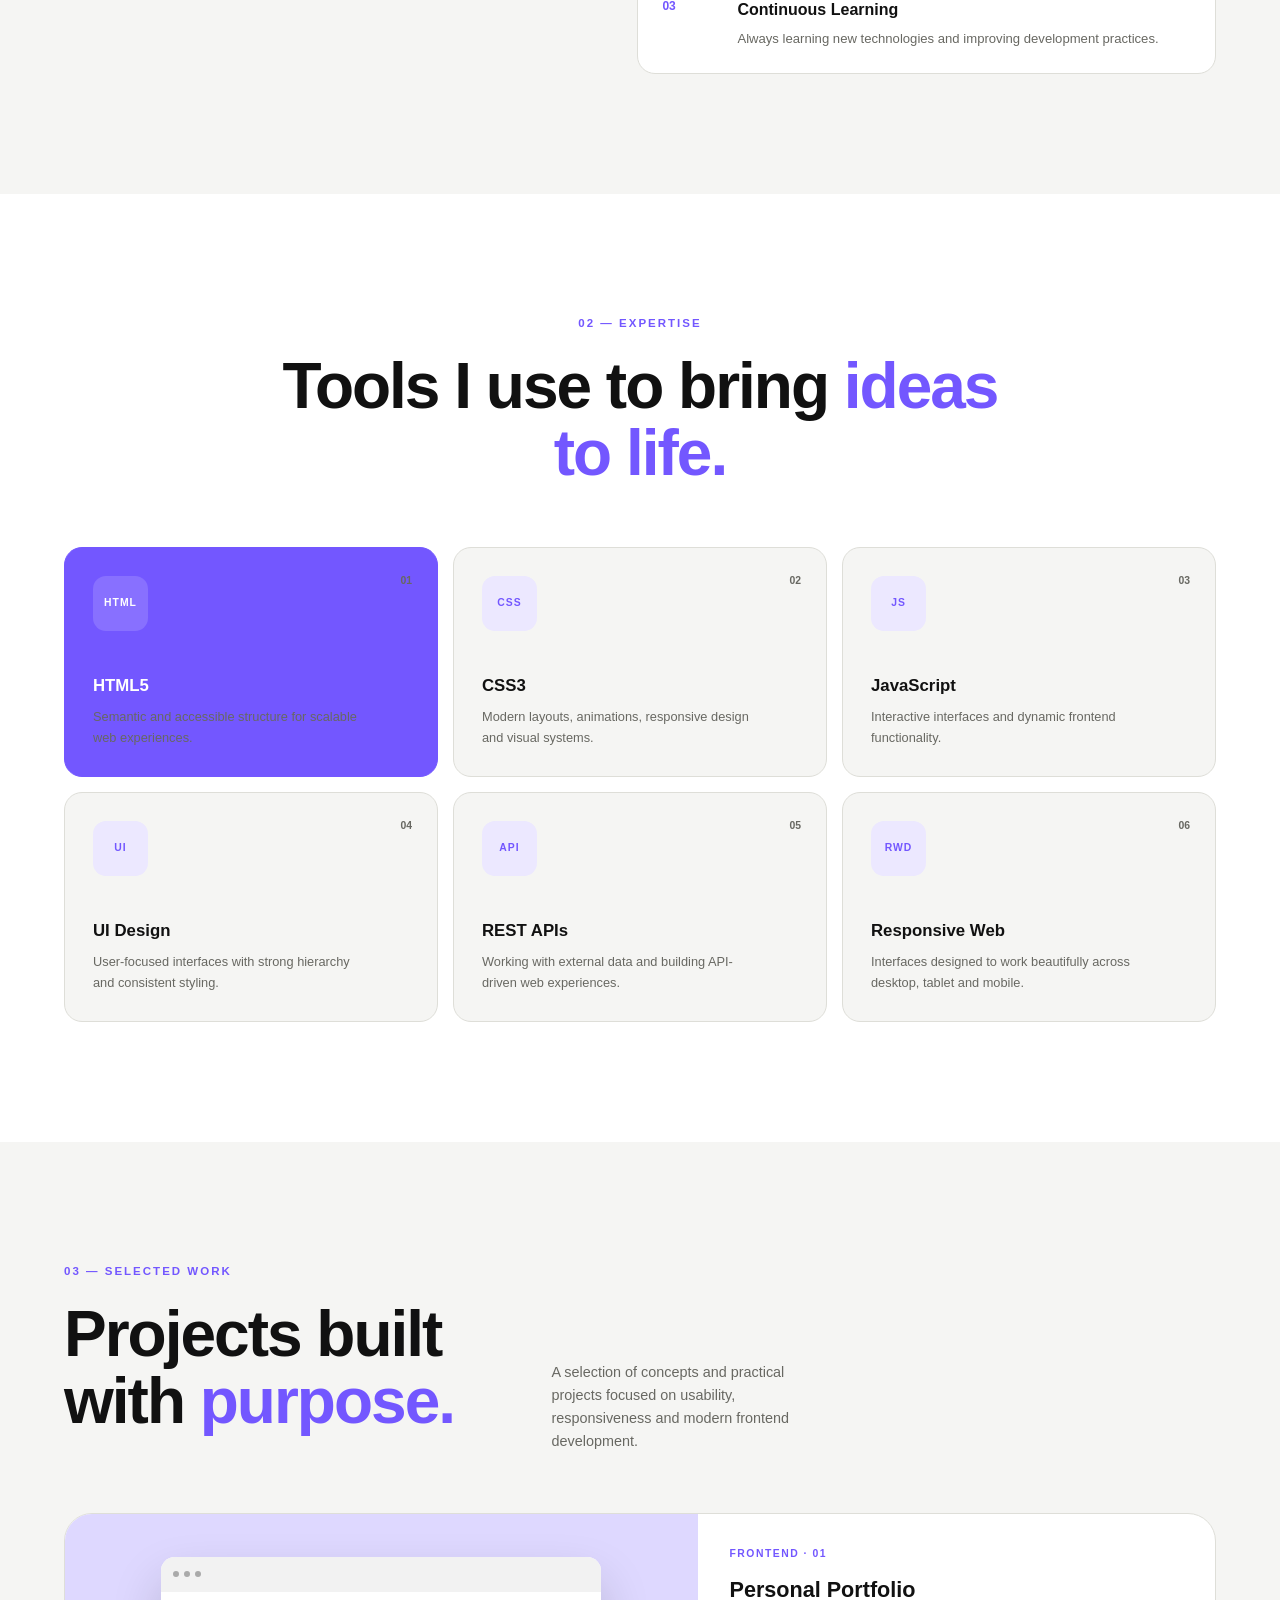
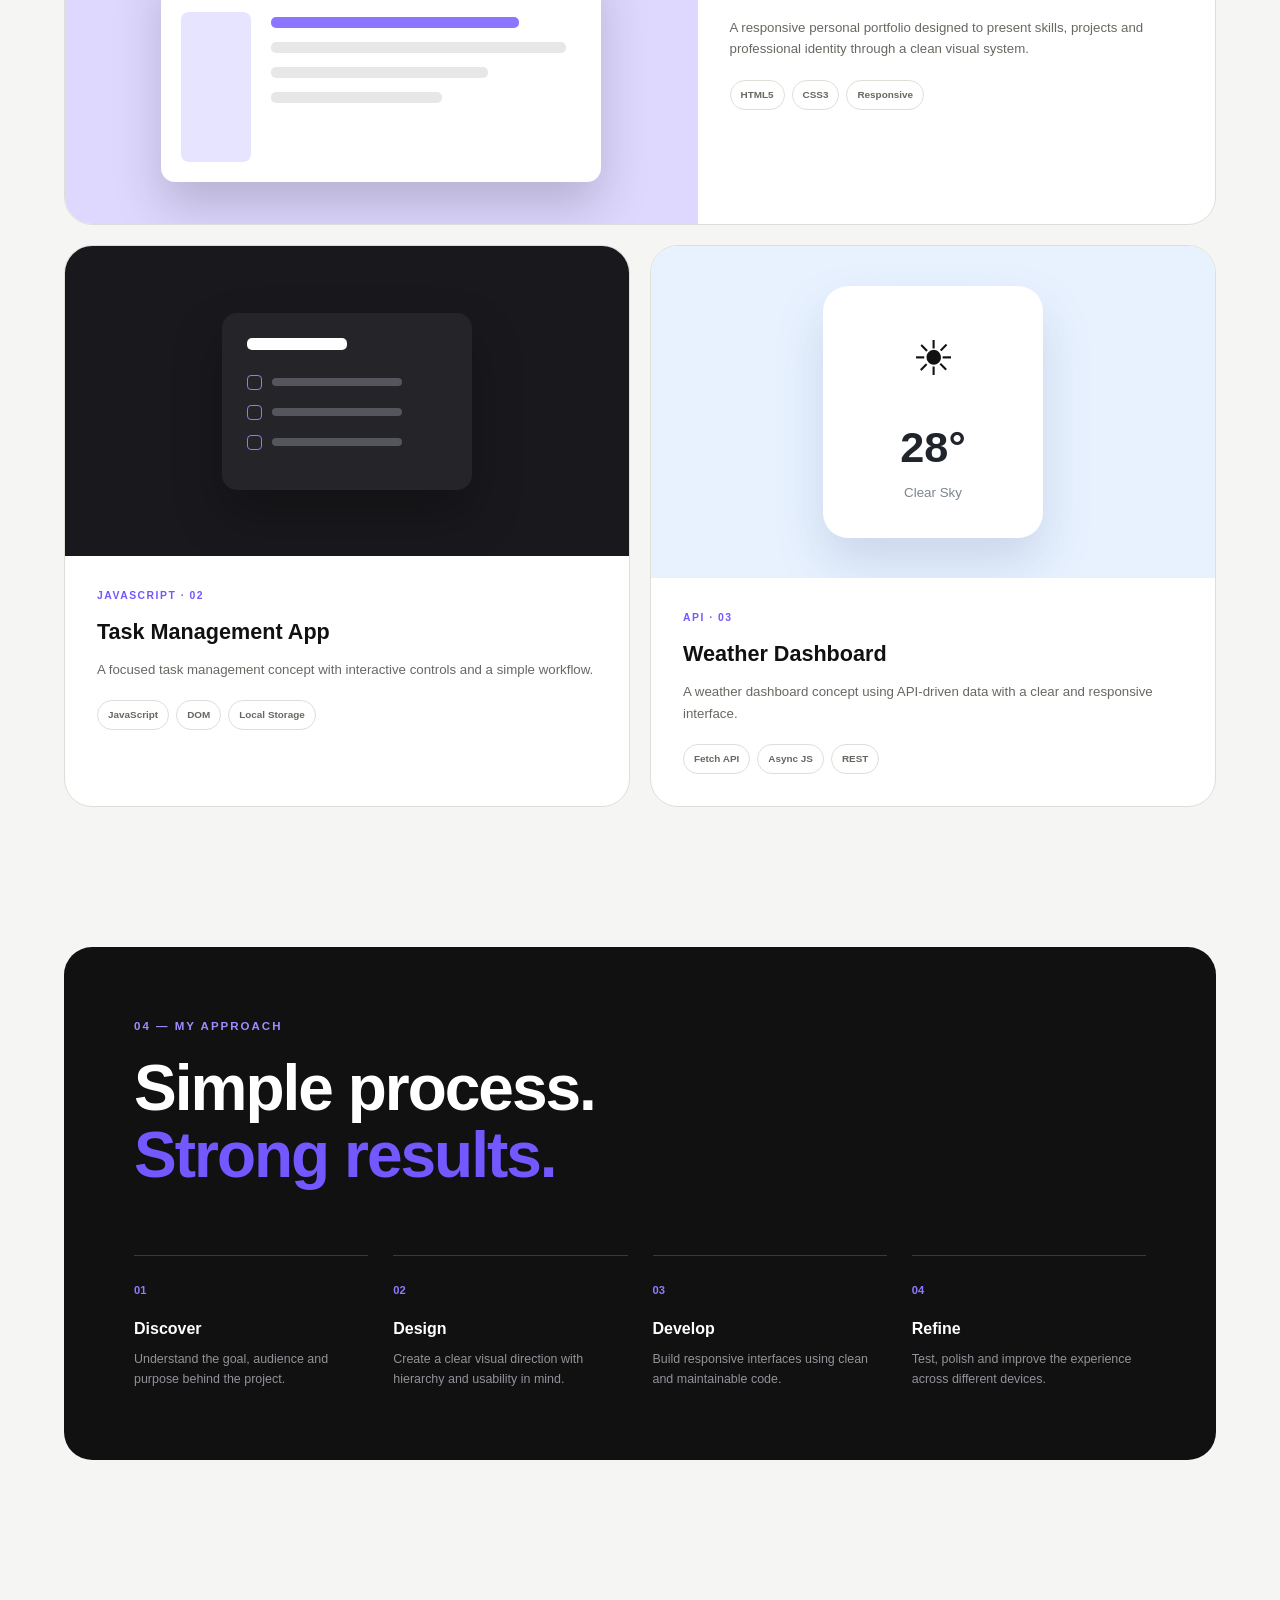
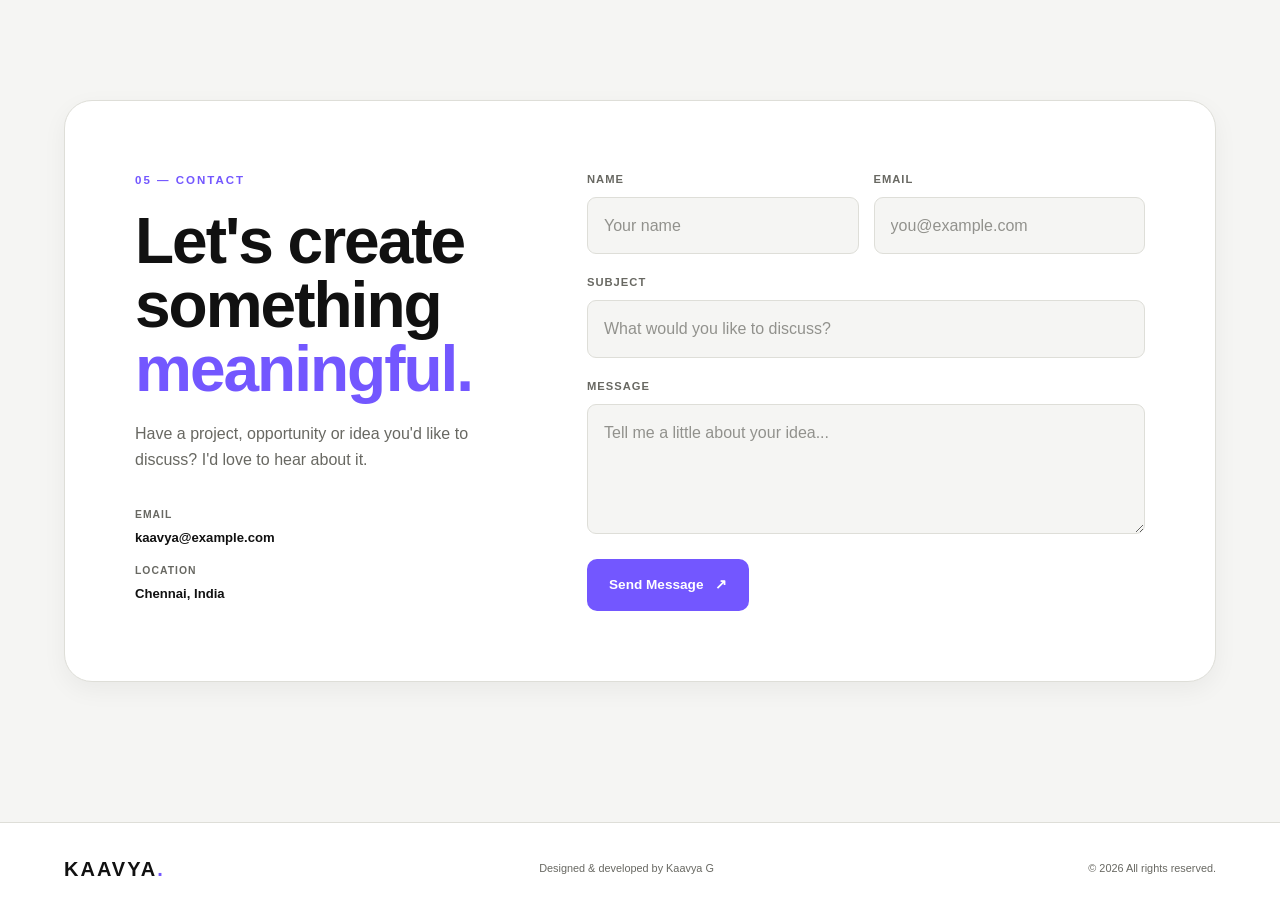
==== commit 1787e3cd: "Updated premium portfolio design" ====
--- a/index.html
+++ b/index.html
@@ -1,159 +1,644 @@
 <!DOCTYPE html>
 <html lang="en">
-
 <head>
     <meta charset="UTF-8">
-
-    <meta
-        name="viewport"
-        content="width=device-width, initial-scale=1.0"
-    >
+    <meta name="viewport" content="width=device-width, initial-scale=1.0">
 
     <meta
         name="description"
-        content="Kaavya - Web Developer Portfolio"
+        content="Kaavya G - Frontend Developer and UI-focused web developer portfolio."
     >
 
-    <meta
-        name="author"
-        content="Kaavya"
-    >
-
-    <title>Kaavya | Web Developer</title>
+    <meta name="author" content="Kaavya G">
+
+    <title>Kaavya G | Frontend Developer</title>
 
     <link rel="stylesheet" href="style.css">
 </head>
 
-
 <body>
-    <!-- ================= HEADER ================= -->
-
-    <header>
+
+    <!-- =========================
+         HEADER
+    ========================== -->
+
+    <header class="site-header">
 
         <div class="container nav-container">
 
             <a href="#home" class="logo">
-                Kaavya<span>.</span>
+                KAAVYA<span>.</span>
             </a>
 
-
-            <nav aria-label="Primary navigation">
-
+            <nav class="main-nav" aria-label="Main Navigation">
                 <ul>
-
-                    <li>
-                        <a
-                            href="#home"
-                            aria-current="page"
-                        >
-                            Home
+                    <li><a href="#home">Home</a></li>
+                    <li><a href="#about">About</a></li>
+                    <li><a href="#skills">Skills</a></li>
+                    <li><a href="#work">Work</a></li>
+                    <li><a href="#contact">Contact</a></li>
+                </ul>
+            </nav>
+
+            <div class="theme-switch">
+
+                <input
+                    type="checkbox"
+                    id="theme-toggle"
+                    class="theme-toggle"
+                >
+
+                <label
+                    for="theme-toggle"
+                    class="theme-label"
+                    aria-label="Toggle dark mode"
+                >
+                    <span class="sun">☀</span>
+                    <span class="moon">☾</span>
+                </label>
+
+            </div>
+
+        </div>
+
+    </header>
+
+
+    <main>
+
+        <!-- =========================
+             HERO
+        ========================== -->
+
+        <section class="hero" id="home">
+
+            <div class="container hero-grid">
+
+                <div class="hero-content">
+
+                    <p class="hero-eyebrow">
+                        FRONTEND DEVELOPER
+                    </p>
+
+                    <h1>
+                        I build digital
+                        <span>experiences</span>
+                        that feel effortless.
+                    </h1>
+
+                    <p class="hero-description">
+                        I'm Kaavya G, a frontend-focused developer passionate
+                        about creating clean, responsive and user-friendly
+                        websites with thoughtful design and modern web
+                        technologies.
+                    </p>
+
+                    <div class="hero-actions">
+
+                        <a href="#work" class="btn btn-primary">
+                            View My Work
+                            <span>↗</span>
                         </a>
-                    </li>
-
-                    <li>
-                        <a href="#about">
-                            About
+
+                        <a href="#contact" class="btn btn-outline">
+                            Let's Connect
                         </a>
-                    </li>
-
-                    <li>
-                        <a href="#skills">
-                            Skills
+
+                    </div>
+
+                    <div class="hero-meta">
+
+                        <div>
+                            <span class="meta-dot"></span>
+                            Available for opportunities
+                        </div>
+
+                        <div>
+                            Chennai · India
+                        </div>
+
+                    </div>
+
+                </div>
+
+
+                <div class="hero-visual">
+
+                    <div class="hero-card">
+
+                        <div class="card-top">
+
+                            <span class="window-dot"></span>
+                            <span class="window-dot"></span>
+                            <span class="window-dot"></span>
+
+                        </div>
+
+                        <div class="code-area">
+
+                            <span class="code-line muted">
+                                &lt;developer&gt;
+                            </span>
+
+                            <span class="code-line">
+                                <b>const</b>
+                                name =
+                                <em>"Kaavya G"</em>;
+                            </span>
+
+                            <span class="code-line">
+                                <b>const</b>
+                                focus =
+                                <em>"Web Development"</em>;
+                            </span>
+
+                            <span class="code-line">
+                                <b>const</b>
+                                mindset =
+                                <em>"Build. Learn. Improve."</em>;
+                            </span>
+
+                            <span class="code-line muted">
+                                &lt;/developer&gt;
+                            </span>
+
+                        </div>
+
+                        <div class="hero-card-footer">
+
+                            <div>
+                                <strong>01</strong>
+                                <span>Clean UI</span>
+                            </div>
+
+                            <div>
+                                <strong>02</strong>
+                                <span>Responsive</span>
+                            </div>
+
+                            <div>
+                                <strong>03</strong>
+                                <span>Accessible</span>
+                            </div>
+
+                        </div>
+
+                    </div>
+
+                    <div class="floating-badge badge-one">
+                        <span>✦</span>
+                        Creative Thinking
+                    </div>
+
+                    <div class="floating-badge badge-two">
+                        <span>✓</span>
+                        Pixel Focused
+                    </div>
+
+                </div>
+
+            </div>
+
+        </section>
+
+
+        <!-- =========================
+             ABOUT
+        ========================== -->
+
+        <section class="about section" id="about">
+
+            <div class="container">
+
+                <div class="section-heading">
+
+                    <p class="section-number">01 — ABOUT</p>
+
+                    <h2>
+                        Turning ideas into
+                        <span>digital reality.</span>
+                    </h2>
+
+                    <p>
+                        I enjoy transforming ideas into polished digital
+                        interfaces that are simple to understand, pleasant
+                        to use and built with attention to detail.
+                    </p>
+
+                </div>
+
+
+                <div class="about-layout">
+
+                    <div class="about-main">
+
+                        <p>
+                            My approach to development combines clean
+                            structure, responsive layouts and purposeful
+                            visual design. I believe a good website should
+                            not only look impressive, but also provide a
+                            smooth experience across every screen size.
+                        </p>
+
+                        <p>
+                            I'm continuously improving my skills in modern
+                            frontend development, exploring better ways to
+                            write maintainable code and create interfaces
+                            that balance aesthetics with usability.
+                        </p>
+
+                        <a href="#contact" class="text-link">
+                            Start a conversation
+                            <span>→</span>
                         </a>
-                    </li>
-
-                    <li>
-                        <a href="#projects">
-                            Projects
-                        </a>
-                    </li>
-
-                    <li>
-                        <a href="#contact">
-                            Contact
-                        </a>
-                    </li>
-
-                </ul>
-
-            </nav>
-
-        </div>
-
-    </header>
-
-
-
-    <!-- ================= MAIN ================= -->
-
-    <main id="main-content">
-
-
-        <!-- ================= HERO ================= -->
-
-        <section
-            id="home"
-            class="hero"
-            aria-labelledby="hero-title"
-        >
-
-            <div class="container hero-grid">
-
-                <div class="hero-content">
-
-                    <p class="eyebrow">
-                        Web Developer
+
+                    </div>
+
+
+                    <div class="about-highlights">
+
+                        <article class="highlight-card">
+
+                            <span class="highlight-number">01</span>
+
+                            <div>
+                                <h3>Design Mindset</h3>
+                                <p>
+                                    Clean visual hierarchy with thoughtful
+                                    spacing, typography and interaction.
+                                </p>
+                            </div>
+
+                        </article>
+
+
+                        <article class="highlight-card">
+
+                            <span class="highlight-number">02</span>
+
+                            <div>
+                                <h3>Development</h3>
+                                <p>
+                                    Structured, responsive and maintainable
+                                    frontend code.
+                                </p>
+                            </div>
+
+                        </article>
+
+
+                        <article class="highlight-card">
+
+                            <span class="highlight-number">03</span>
+
+                            <div>
+                                <h3>Continuous Learning</h3>
+                                <p>
+                                    Always learning new technologies and
+                                    improving development practices.
+                                </p>
+                            </div>
+
+                        </article>
+
+                    </div>
+
+                </div>
+
+            </div>
+
+        </section>
+
+
+        <!-- =========================
+             SKILLS
+        ========================== -->
+
+        <section class="skills section" id="skills">
+
+            <div class="container">
+
+                <div class="section-heading centered">
+
+                    <p class="section-number">02 — EXPERTISE</p>
+
+                    <h2>
+                        Tools I use to bring
+                        <span>ideas to life.</span>
+                    </h2>
+
+                </div>
+
+
+                <div class="skills-grid">
+
+                    <article class="skill-card featured-skill">
+
+                        <div class="skill-icon">
+                            HTML
+                        </div>
+
+                        <div>
+                            <h3>HTML5</h3>
+
+                            <p>
+                                Semantic and accessible structure for
+                                scalable web experiences.
+                            </p>
+                        </div>
+
+                        <span class="skill-index">01</span>
+
+                    </article>
+
+
+                    <article class="skill-card">
+
+                        <div class="skill-icon">
+                            CSS
+                        </div>
+
+                        <div>
+                            <h3>CSS3</h3>
+
+                            <p>
+                                Modern layouts, animations, responsive
+                                design and visual systems.
+                            </p>
+                        </div>
+
+                        <span class="skill-index">02</span>
+
+                    </article>
+
+
+                    <article class="skill-card">
+
+                        <div class="skill-icon">
+                            JS
+                        </div>
+
+                        <div>
+                            <h3>JavaScript</h3>
+
+                            <p>
+                                Interactive interfaces and dynamic
+                                frontend functionality.
+                            </p>
+                        </div>
+
+                        <span class="skill-index">03</span>
+
+                    </article>
+
+
+                    <article class="skill-card">
+
+                        <div class="skill-icon">
+                            UI
+                        </div>
+
+                        <div>
+                            <h3>UI Design</h3>
+
+                            <p>
+                                User-focused interfaces with strong
+                                hierarchy and consistent styling.
+                            </p>
+                        </div>
+
+                        <span class="skill-index">04</span>
+
+                    </article>
+
+
+                    <article class="skill-card">
+
+                        <div class="skill-icon">
+                            API
+                        </div>
+
+                        <div>
+                            <h3>REST APIs</h3>
+
+                            <p>
+                                Working with external data and building
+                                API-driven web experiences.
+                            </p>
+                        </div>
+
+                        <span class="skill-index">05</span>
+
+                    </article>
+
+
+                    <article class="skill-card">
+
+                        <div class="skill-icon">
+                            RWD
+                        </div>
+
+                        <div>
+                            <h3>Responsive Web</h3>
+
+                            <p>
+                                Interfaces designed to work beautifully
+                                across desktop, tablet and mobile.
+                            </p>
+                        </div>
+
+                        <span class="skill-index">06</span>
+
+                    </article>
+
+                </div>
+
+            </div>
+
+        </section>
+
+
+        <!-- =========================
+             WORK
+        ========================== -->
+
+        <section class="work section" id="work">
+
+            <div class="container">
+
+                <div class="section-heading work-heading">
+
+                    <div>
+
+                        <p class="section-number">03 — SELECTED WORK</p>
+
+                        <h2>
+                            Projects built with
+                            <span>purpose.</span>
+                        </h2>
+
+                    </div>
+
+                    <p>
+                        A selection of concepts and practical projects
+                        focused on usability, responsiveness and modern
+                        frontend development.
                     </p>
 
-                    <h1 id="hero-title">
-                        Hi, I'm
-                        <span>Kaavya</span>
-                    </h1>
-
-                    <p class="hero-description">
-                        I create accessible, responsive
-                        and user-friendly websites using
-                        modern web technologies.
-                    </p>
-
-
-                    <div class="hero-buttons">
-
-                        <a
-                            href="#projects"
-                            class="btn btn-primary"
-                        >
-                            View My Projects
-                        </a>
-
-                        <a
-                            href="#contact"
-                            class="btn btn-secondary"
-                        >
-                            Contact Me
-                        </a>
-
-                    </div>
-
-                </div>
-
-
-                <div class="hero-card">
-
-                    <p class="eyebrow">
-                        My Focus
-                    </p>
-
-                    <h2>
-                        Clean Code.
-                        Thoughtful Design.
-                    </h2>
-
-                    <p>
-                        I focus on semantic HTML,
-                        modern CSS, responsive layouts
-                        and accessible user experiences.
-                    </p>
+                </div>
+
+
+                <div class="projects-grid">
+
+                    <article class="project-card project-large">
+
+                        <div class="project-visual visual-purple">
+
+                            <div class="mock-window">
+
+                                <div class="mock-header">
+                                    <span></span>
+                                    <span></span>
+                                    <span></span>
+                                </div>
+
+                                <div class="mock-content">
+
+                                    <div class="mock-sidebar"></div>
+
+                                    <div class="mock-lines">
+                                        <span></span>
+                                        <span></span>
+                                        <span></span>
+                                        <span></span>
+                                    </div>
+
+                                </div>
+
+                            </div>
+
+                        </div>
+
+                        <div class="project-info">
+
+                            <p class="project-type">
+                                FRONTEND · 01
+                            </p>
+
+                            <h3>
+                                Personal Portfolio
+                            </h3>
+
+                            <p>
+                                A responsive personal portfolio designed
+                                to present skills, projects and professional
+                                identity through a clean visual system.
+                            </p>
+
+                            <div class="project-tags">
+                                <span>HTML5</span>
+                                <span>CSS3</span>
+                                <span>Responsive</span>
+                            </div>
+
+                        </div>
+
+                    </article>
+
+
+                    <article class="project-card">
+
+                        <div class="project-visual visual-dark">
+
+                            <div class="task-ui">
+
+                                <div class="task-title"></div>
+
+                                <div class="task-row">
+                                    <i></i>
+                                    <span></span>
+                                </div>
+
+                                <div class="task-row">
+                                    <i></i>
+                                    <span></span>
+                                </div>
+
+                                <div class="task-row">
+                                    <i></i>
+                                    <span></span>
+                                </div>
+
+                            </div>
+
+                        </div>
+
+                        <div class="project-info">
+
+                            <p class="project-type">
+                                JAVASCRIPT · 02
+                            </p>
+
+                            <h3>
+                                Task Management App
+                            </h3>
+
+                            <p>
+                                A focused task management concept with
+                                interactive controls and a simple workflow.
+                            </p>
+
+                            <div class="project-tags">
+                                <span>JavaScript</span>
+                                <span>DOM</span>
+                                <span>Local Storage</span>
+                            </div>
+
+                        </div>
+
+                    </article>
+
+
+                    <article class="project-card">
+
+                        <div class="project-visual visual-light">
+
+                            <div class="weather-ui">
+
+                                <span class="weather-sun">☀</span>
+
+                                <strong>28°</strong>
+
+                                <small>Clear Sky</small>
+
+                            </div>
+
+                        </div>
+
+                        <div class="project-info">
+
+                            <p class="project-type">
+                                API · 03
+                            </p>
+
+                            <h3>
+                                Weather Dashboard
+                            </h3>
+
+                            <p>
+                                A weather dashboard concept using API-driven
+                                data with a clear and responsive interface.
+                            </p>
+
+                            <div class="project-tags">
+                                <span>Fetch API</span>
+                                <span>Async JS</span>
+                                <span>REST</span>
+                            </div>
+
+                        </div>
+
+                    </article>
 
                 </div>
 
@@ -162,324 +647,173 @@
         </section>
 
 
-
-        <!-- ================= ABOUT ================= -->
-
-        <section
-            id="about"
-            class="section"
-            aria-labelledby="about-title"
-        >
+        <!-- =========================
+             APPROACH
+        ========================== -->
+
+        <section class="approach section">
 
             <div class="container">
 
-                <div class="section-heading">
-
-                    <p class="eyebrow">
-                        About Me
-                    </p>
-
-                    <h2 id="about-title">
-                        Building for people,
-                        not just screens.
-                    </h2>
-
-                    <p>
-                        I am a passionate web developer
-                        interested in creating modern,
-                        accessible and responsive websites.
-                    </p>
-
-                </div>
-
-
-                <div class="about-grid">
-
-
-                    <article class="card">
-
-                        <h3>
-                            Frontend Developer
-                        </h3>
+                <div class="approach-box">
+
+                    <div class="approach-intro">
+
+                        <p class="section-number">
+                            04 — MY APPROACH
+                        </p>
+
+                        <h2>
+                            Simple process.
+                            <span>Strong results.</span>
+                        </h2>
+
+                    </div>
+
+
+                    <div class="process-grid">
+
+                        <div class="process-item">
+
+                            <span>01</span>
+
+                            <h3>Discover</h3>
+
+                            <p>
+                                Understand the goal, audience and purpose
+                                behind the project.
+                            </p>
+
+                        </div>
+
+
+                        <div class="process-item">
+
+                            <span>02</span>
+
+                            <h3>Design</h3>
+
+                            <p>
+                                Create a clear visual direction with
+                                hierarchy and usability in mind.
+                            </p>
+
+                        </div>
+
+
+                        <div class="process-item">
+
+                            <span>03</span>
+
+                            <h3>Develop</h3>
+
+                            <p>
+                                Build responsive interfaces using clean
+                                and maintainable code.
+                            </p>
+
+                        </div>
+
+
+                        <div class="process-item">
+
+                            <span>04</span>
+
+                            <h3>Refine</h3>
+
+                            <p>
+                                Test, polish and improve the experience
+                                across different devices.
+                            </p>
+
+                        </div>
+
+                    </div>
+
+                </div>
+
+            </div>
+
+        </section>
+
+
+        <!-- =========================
+             CONTACT
+        ========================== -->
+
+        <section class="contact section" id="contact">
+
+            <div class="container">
+
+                <div class="contact-box">
+
+                    <div class="contact-content">
+
+                        <p class="section-number">
+                            05 — CONTACT
+                        </p>
+
+                        <h2>
+                            Let's create something
+                            <span>meaningful.</span>
+                        </h2>
 
                         <p>
-                            I develop responsive websites
-                            using HTML, CSS and JavaScript.
+                            Have a project, opportunity or idea you'd like
+                            to discuss? I'd love to hear about it.
                         </p>
 
-                    </article>
-
-
-                    <article class="card">
-
-                        <h3>
-                            Web Accessibility
-                        </h3>
-
-                        <p>
-                            I build websites using semantic
-                            HTML and accessibility best
-                            practices.
-                        </p>
-
-                    </article>
-
-
-                    <article class="card">
-
-                        <h3>
-                            Education
-                        </h3>
-
-                        <p>
-                            Bachelor's Degree in Computer
-                            Science / Information Technology.
-                        </p>
-
-                    </article>
-
-                </div>
-
-            </div>
-
-        </section>
-
-
-
-        <!-- ================= SKILLS ================= -->
-
-        <section
-            id="skills"
-            class="section skills-section"
-            aria-labelledby="skills-title"
-        >
-
-            <div class="container">
-
-                <div class="section-heading">
-
-                    <p class="eyebrow">
-                        My Toolkit
-                    </p>
-
-                    <h2 id="skills-title">
-                        My Skills
-                    </h2>
-
-                </div>
-
-
-                <div class="skills-grid">
-
-                    <div class="skill-card">
-                        <span>01</span>
-                        <h3>HTML5</h3>
-                        <p>
-                            Semantic and accessible
-                            HTML structure.
-                        </p>
-                    </div>
-
-
-                    <div class="skill-card">
-                        <span>02</span>
-                        <h3>CSS3</h3>
-                        <p>
-                            Modern layouts using
-                            Grid and Flexbox.
-                        </p>
-                    </div>
-
-
-                    <div class="skill-card">
-                        <span>03</span>
-                        <h3>JavaScript</h3>
-                        <p>
-                            Interactive and dynamic
-                            web experiences.
-                        </p>
-                    </div>
-
-
-                    <div class="skill-card">
-                        <span>04</span>
-                        <h3>Responsive Design</h3>
-                        <p>
-                            Mobile-first layouts for
-                            every screen size.
-                        </p>
-                    </div>
-
-
-                    <div class="skill-card">
-                        <span>05</span>
-                        <h3>Accessibility</h3>
-                        <p>
-                            Inclusive websites for
-                            all users.
-                        </p>
-                    </div>
-
-                </div>
-
-            </div>
-
-        </section>
-
-
-
-        <!-- ================= PROJECTS ================= -->
-
-        <section
-            id="projects"
-            class="section"
-            aria-labelledby="projects-title"
-        >
-
-            <div class="container">
-
-                <div class="section-heading">
-
-                    <p class="eyebrow">
-                        My Work
-                    </p>
-
-                    <h2 id="projects-title">
-                        Selected Projects
-                    </h2>
-
-                    <p>
-                        Some projects that demonstrate
-                        my web development skills.
-                    </p>
-
-                </div>
-
-
-                <div class="projects-grid">
-
-
-                    <article class="project-card">
-
-                        <div class="project-number">
-                            01
-                        </div>
-
-                        <h3>
-                            Portfolio Website
-                        </h3>
-
-                        <p>
-                            An accessible personal portfolio
-                            website created using semantic
-                            HTML5 and modern CSS3.
-                        </p>
-
-                        <a href="#contact">
-                            View Project →
-                        </a>
-
-                    </article>
-
-
-                    <article class="project-card">
-
-                        <div class="project-number">
-                            02
-                        </div>
-
-                        <h3>
-                            Task Management App
-                        </h3>
-
-                        <p>
-                            A simple task management
-                            application designed for
-                            usability and accessibility.
-                        </p>
-
-                        <a href="#contact">
-                            View Project →
-                        </a>
-
-                    </article>
-
-                </div>
-
-            </div>
-
-        </section>
-
-
-
-        <!-- ================= CONTACT ================= -->
-
-        <section
-            id="contact"
-            class="section contact-section"
-            aria-labelledby="contact-title"
-        >
-
-            <div class="container contact-grid">
-
-
-                <div class="contact-text">
-
-                    <p class="eyebrow">
-                        Let's Connect
-                    </p>
-
-                    <h2 id="contact-title">
-                        Have a project
-                        in mind?
-                    </h2>
-
-                    <p>
-                        Fill out the form and let's
-                        talk about building something
-                        useful and beautiful.
-                    </p>
-
-                </div>
-
-
-                <div class="contact-card">
-
-                    <form
-                        action="#"
-                        method="post"
-                    >
-
-                        <div class="form-group">
-
-                            <label for="name">
-                                Name
-                            </label>
-
-                            <input
-                                type="text"
-                                id="name"
-                                name="name"
-                                autocomplete="name"
-                                required
-                            >
-
-                        </div>
-
-
-                        <div class="form-group">
-
-                            <label for="email">
-                                Email
-                            </label>
-
-                            <input
-                                type="email"
-                                id="email"
-                                name="email"
-                                autocomplete="email"
-                                required
-                            >
+                        <div class="contact-links">
+
+                            <a href="mailto:kaavya@example.com">
+                                <span>Email</span>
+                                kaavya@example.com
+                            </a>
+
+                            <a href="#home">
+                                <span>Location</span>
+                                Chennai, India
+                            </a>
+
+                        </div>
+
+                    </div>
+
+
+                    <form class="contact-form">
+
+                        <div class="form-row">
+
+                            <div class="form-group">
+
+                                <label for="name">
+                                    Name
+                                </label>
+
+                                <input
+                                    type="text"
+                                    id="name"
+                                    name="name"
+                                    placeholder="Your name"
+                                >
+
+                            </div>
+
+
+                            <div class="form-group">
+
+                                <label for="email">
+                                    Email
+                                </label>
+
+                                <input
+                                    type="email"
+                                    id="email"
+                                    name="email"
+                                    placeholder="you@example.com"
+                                >
+
+                            </div>
 
                         </div>
 
@@ -494,7 +828,7 @@
                                 type="text"
                                 id="subject"
                                 name="subject"
-                                required
+                                placeholder="What would you like to discuss?"
                             >
 
                         </div>
@@ -509,8 +843,7 @@
                             <textarea
                                 id="message"
                                 name="message"
-                                rows="6"
-                                required
+                                placeholder="Tell me a little about your idea..."
                             ></textarea>
 
                         </div>
@@ -518,9 +851,10 @@
 
                         <button
                             type="submit"
-                            class="btn btn-primary"
+                            class="btn btn-primary submit-btn"
                         >
                             Send Message
+                            <span>↗</span>
                         </button>
 
                     </form>
@@ -534,20 +868,24 @@
     </main>
 
 
-
-    <!-- ================= FOOTER ================= -->
-
-    <footer>
-
-        <div class="container footer-content">
+    <!-- =========================
+         FOOTER
+    ========================== -->
+
+    <footer class="site-footer">
+
+        <div class="container footer-container">
+
+            <a href="#home" class="footer-logo">
+                KAAVYA<span>.</span>
+            </a>
 
             <p>
-                © 2026 Kaavya.
-                All rights reserved.
+                Designed & developed by Kaavya G
             </p>
 
             <p>
-                Built with HTML5 & CSS3.
+                © 2026 All rights reserved.
             </p>
 
         </div>
@@ -555,6 +893,4 @@
     </footer>
 
 </body>
-
-</html>
-```
+</html>
--- a/style.css
+++ b/style.css
@@ -1,96 +1,95 @@
-
-/* =========================================
-   CSS VARIABLES
-========================================= */
+/* =========================
+   ROOT
+========================= */
 
 :root {
-
-    --bg: #f7f8fc;
-
+    --bg: #f5f5f3;
     --surface: #ffffff;
-
-    --surface-light: #eef1f8;
-
-    --text: #151823;
-
-    --text-light: #626a7d;
-
-    --primary: #635bff;
-
-    --secondary: #8b5cf6;
-
-    --border: #dfe3ee;
-
-    --white: #ffffff;
-
-    --shadow:
-        0 18px 50px rgba(26, 31, 52, 0.10);
-
-    --radius: 22px;
-
-    --max-width: 1120px;
-}
-
-
-/* =========================================
+    --surface-soft: #eeeeeb;
+
+    --text: #111111;
+    --text-soft: #686862;
+
+    --primary: #7357ff;
+    --primary-dark: #5a40df;
+    --primary-soft: #ece8ff;
+
+    --border: #deded8;
+
+    --dark: #111111;
+
+    --radius-sm: 10px;
+    --radius-md: 18px;
+    --radius-lg: 28px;
+
+    --container: 1180px;
+
+    --shadow-sm: 0 8px 25px rgba(0, 0, 0, 0.05);
+    --shadow-md: 0 25px 60px rgba(0, 0, 0, 0.10);
+
+    --transition: 0.3s ease;
+}
+
+
+/* =========================
    DARK MODE
-========================================= */
-
-@media (prefers-color-scheme: dark) {
-
-    :root {
-
-        --bg: #0c0f17;
-
-        --surface: #151925;
-
-        --surface-light: #1c2230;
-
-        --text: #f4f6fb;
-
-        --text-light: #a9b0c1;
-
-        --border: #2a3142;
-
-        --shadow:
-            0 18px 50px rgba(0, 0, 0, 0.28);
-    }
-}
-
-
-
-/* =========================================
+========================= */
+
+body:has(.theme-toggle:checked) {
+    --bg: #0d0d0f;
+    --surface: #151518;
+    --surface-soft: #202025;
+
+    --text: #f5f5f5;
+    --text-soft: #a0a0a8;
+
+    --primary: #927cff;
+    --primary-dark: #765de5;
+    --primary-soft: #292343;
+
+    --border: #2d2d32;
+
+    --dark: #ffffff;
+
+    --shadow-sm: 0 8px 25px rgba(0, 0, 0, 0.25);
+    --shadow-md: 0 25px 60px rgba(0, 0, 0, 0.35);
+}
+
+
+/* =========================
    RESET
-========================================= */
+========================= */
 
 * {
+    margin: 0;
+    padding: 0;
     box-sizing: border-box;
 }
 
 html {
     scroll-behavior: smooth;
+    scroll-padding-top: 90px;
 }
 
 body {
-
-    margin: 0;
+    min-width: 320px;
 
     font-family:
         Inter,
+        -apple-system,
+        BlinkMacSystemFont,
+        "Segoe UI",
         Arial,
-        Helvetica,
         sans-serif;
 
+    background: var(--bg);
+    color: var(--text);
+
     line-height: 1.6;
 
-    color: var(--text);
-
-    background: var(--bg);
-}
-
-img {
-    max-width: 100%;
-    display: block;
+    transition:
+        background var(--transition),
+        color var(--transition);
 }
 
 a {
@@ -104,1067 +103,1583 @@
     font: inherit;
 }
 
-
-
-/* =========================================
+button {
+    border: 0;
+}
+
+ul {
+    list-style: none;
+}
+
+
+/* =========================
    CONTAINER
-========================================= */
+========================= */
 
 .container {
-
-    width:
-        min(
-            calc(100% - 2rem),
-            var(--max-width)
-        );
-
-    margin-inline: auto;
-}
-
-
-
-/* =========================================
-   SKIP LINK
-========================================= */
-
-.skip-link {
-
-    position: fixed;
-
-    top: -100px;
-
-    left: 20px;
-
-    z-index: 100;
-
-    padding: 10px 15px;
-
+    width: min(90%, var(--container));
+    margin: 0 auto;
+}
+
+
+/* =========================
+   HEADER
+========================= */
+
+.site-header {
+    position: sticky;
+    top: 0;
+    z-index: 1000;
+
+    background: color-mix(
+        in srgb,
+        var(--bg) 88%,
+        transparent
+    );
+
+    border-bottom: 1px solid var(--border);
+
+    backdrop-filter: blur(18px);
+}
+
+.nav-container {
+    min-height: 82px;
+
+    display: flex;
+    align-items: center;
+    justify-content: space-between;
+
+    gap: 30px;
+}
+
+
+/* =========================
+   LOGO
+========================= */
+
+.logo,
+.footer-logo {
+    font-size: 1.25rem;
+    font-weight: 900;
+
+    letter-spacing: 2px;
+}
+
+.logo span,
+.footer-logo span {
+    color: var(--primary);
+}
+
+
+/* =========================
+   NAV
+========================= */
+
+.main-nav ul {
+    display: flex;
+    align-items: center;
+    gap: 34px;
+}
+
+.main-nav a {
+    position: relative;
+
+    color: var(--text-soft);
+
+    font-size: 0.82rem;
+    font-weight: 700;
+
+    letter-spacing: 0.4px;
+
+    transition: color var(--transition);
+}
+
+.main-nav a::after {
+    content: "";
+
+    position: absolute;
+
+    left: 0;
+    bottom: -8px;
+
+    width: 0;
+    height: 2px;
+
+    background: var(--primary);
+
+    transition: width var(--transition);
+}
+
+.main-nav a:hover {
+    color: var(--text);
+}
+
+.main-nav a:hover::after {
+    width: 100%;
+}
+
+
+/* =========================
+   THEME SWITCH
+========================= */
+
+.theme-switch {
+    display: flex;
+    align-items: center;
+}
+
+.theme-toggle {
+    position: absolute;
+
+    opacity: 0;
+
+    pointer-events: none;
+}
+
+.theme-label {
+    width: 48px;
+    height: 27px;
+
+    padding: 3px;
+
+    display: flex;
+    align-items: center;
+    justify-content: space-between;
+
+    border: 1px solid var(--border);
+    border-radius: 50px;
+
+    background: var(--surface);
+
+    cursor: pointer;
+}
+
+.theme-label span {
+    width: 19px;
+    height: 19px;
+
+    display: flex;
+    align-items: center;
+    justify-content: center;
+
+    border-radius: 50%;
+
+    font-size: 11px;
+
+    transition: var(--transition);
+}
+
+.theme-label .sun {
+    background: var(--text);
+    color: var(--bg);
+}
+
+.theme-label .moon {
+    color: var(--text-soft);
+}
+
+.theme-toggle:checked + .theme-label .sun {
+    background: transparent;
+    color: var(--text-soft);
+}
+
+.theme-toggle:checked + .theme-label .moon {
+    background: var(--primary);
     color: white;
-
-    background: #000;
-
+}
+
+
+/* =========================
+   HERO
+========================= */
+
+.hero {
+    min-height: calc(100vh - 82px);
+
+    display: flex;
+    align-items: center;
+
+    padding: 100px 0;
+}
+
+.hero-grid {
+    display: grid;
+
+    grid-template-columns: 1.05fr 0.95fr;
+
+    align-items: center;
+
+    gap: 90px;
+}
+
+.hero-eyebrow,
+.section-number {
+    margin-bottom: 20px;
+
+    color: var(--primary);
+
+    font-size: 0.72rem;
+    font-weight: 900;
+
+    letter-spacing: 2px;
+}
+
+.hero h1 {
+    max-width: 800px;
+
+    margin-bottom: 25px;
+
+    font-size: clamp(3.2rem, 7vw, 6.2rem);
+
+    line-height: 0.98;
+
+    letter-spacing: -4px;
+}
+
+.hero h1 span {
+    color: var(--primary);
+}
+
+.hero-description {
+    max-width: 650px;
+
+    margin-bottom: 35px;
+
+    color: var(--text-soft);
+
+    font-size: 1.05rem;
+}
+
+.hero-actions {
+    display: flex;
+    flex-wrap: wrap;
+    gap: 12px;
+}
+
+
+/* =========================
+   BUTTONS
+========================= */
+
+.btn {
+    min-height: 52px;
+
+    display: inline-flex;
+    align-items: center;
+    justify-content: center;
+
+    gap: 12px;
+
+    padding: 0 22px;
+
+    border-radius: 10px;
+
+    font-size: 0.85rem;
+    font-weight: 800;
+
+    cursor: pointer;
+
+    transition:
+        transform var(--transition),
+        background var(--transition),
+        border-color var(--transition);
+}
+
+.btn:hover {
+    transform: translateY(-3px);
+}
+
+.btn-primary {
+    background: var(--primary);
+    color: #ffffff;
+}
+
+.btn-primary:hover {
+    background: var(--primary-dark);
+}
+
+.btn-outline {
+    background: transparent;
+
+    border: 1px solid var(--border);
+
+    color: var(--text);
+}
+
+.btn-outline:hover {
+    background: var(--surface);
+}
+
+
+/* =========================
+   HERO META
+========================= */
+
+.hero-meta {
+    display: flex;
+    flex-wrap: wrap;
+
+    gap: 25px;
+
+    margin-top: 32px;
+
+    color: var(--text-soft);
+
+    font-size: 0.76rem;
+}
+
+.hero-meta > div {
+    display: flex;
+    align-items: center;
+    gap: 8px;
+}
+
+.meta-dot {
+    width: 7px;
+    height: 7px;
+
+    border-radius: 50%;
+
+    background: #35c76f;
+
+    box-shadow: 0 0 0 5px rgba(53, 199, 111, 0.10);
+}
+
+
+/* =========================
+   HERO VISUAL
+========================= */
+
+.hero-visual {
+    position: relative;
+
+    min-height: 470px;
+
+    display: flex;
+    align-items: center;
+    justify-content: center;
+}
+
+.hero-card {
+    width: min(100%, 490px);
+
+    overflow: hidden;
+
+    border: 1px solid var(--border);
+    border-radius: var(--radius-lg);
+
+    background: var(--surface);
+
+    box-shadow: var(--shadow-md);
+
+    transform: rotate(2deg);
+
+    transition:
+        transform var(--transition),
+        box-shadow var(--transition);
+}
+
+.hero-card:hover {
+    transform: rotate(0deg) translateY(-8px);
+}
+
+
+/* =========================
+   CARD TOP
+========================= */
+
+.card-top {
+    height: 48px;
+
+    display: flex;
+    align-items: center;
+
+    gap: 7px;
+
+    padding: 0 20px;
+
+    background: var(--surface-soft);
+
+    border-bottom: 1px solid var(--border);
+}
+
+.window-dot {
+    width: 9px;
+    height: 9px;
+
+    border-radius: 50%;
+
+    background: var(--text-soft);
+
+    opacity: 0.5;
+}
+
+
+/* =========================
+   CODE AREA
+========================= */
+
+.code-area {
+    min-height: 280px;
+
+    display: flex;
+    flex-direction: column;
+
+    justify-content: center;
+
+    gap: 17px;
+
+    padding: 40px 38px;
+
+    background: var(--dark);
+
+    color: #ffffff;
+
+    font-family:
+        "SFMono-Regular",
+        Consolas,
+        "Liberation Mono",
+        monospace;
+
+    font-size: 0.82rem;
+}
+
+.code-line {
+    display: block;
+
+    color: #dddddd;
+}
+
+.code-line b {
+    color: #b09cff;
+}
+
+.code-line em {
+    color: #8fe2bc;
+
+    font-style: normal;
+}
+
+.code-line.muted {
+    color: #777777;
+}
+
+
+/* =========================
+   HERO CARD FOOTER
+========================= */
+
+.hero-card-footer {
+    display: grid;
+    grid-template-columns: repeat(3, 1fr);
+
+    border-top: 1px solid var(--border);
+}
+
+.hero-card-footer div {
+    padding: 18px;
+
+    text-align: center;
+
+    border-right: 1px solid var(--border);
+}
+
+.hero-card-footer div:last-child {
+    border-right: 0;
+}
+
+.hero-card-footer strong {
+    display: block;
+
+    color: var(--primary);
+
+    font-size: 1rem;
+}
+
+.hero-card-footer span {
+    color: var(--text-soft);
+
+    font-size: 0.65rem;
+}
+
+
+/* =========================
+   FLOATING BADGES
+========================= */
+
+.floating-badge {
+    position: absolute;
+
+    display: flex;
+    align-items: center;
+
+    gap: 8px;
+
+    padding: 11px 15px;
+
+    background: var(--surface);
+
+    border: 1px solid var(--border);
+    border-radius: 50px;
+
+    box-shadow: var(--shadow-sm);
+
+    font-size: 0.7rem;
+    font-weight: 800;
+}
+
+.floating-badge span {
+    color: var(--primary);
+}
+
+.badge-one {
+    top: 55px;
+    right: -20px;
+}
+
+.badge-two {
+    bottom: 55px;
+    left: -20px;
+}
+
+
+/* =========================
+   SECTIONS
+========================= */
+
+.section {
+    padding: 120px 0;
+}
+
+.section-heading {
+    max-width: 750px;
+
+    margin-bottom: 60px;
+}
+
+.section-heading.centered {
+    margin-left: auto;
+    margin-right: auto;
+
+    text-align: center;
+}
+
+.section-heading h2,
+.approach-intro h2 {
+    margin-bottom: 18px;
+
+    font-size: clamp(2.4rem, 5vw, 4rem);
+
+    line-height: 1.05;
+
+    letter-spacing: -2px;
+}
+
+.section-heading h2 span,
+.approach-intro h2 span,
+.contact-content h2 span {
+    color: var(--primary);
+}
+
+.section-heading > p:last-child {
+    color: var(--text-soft);
+}
+
+
+/* =========================
+   ABOUT
+========================= */
+
+.about-layout {
+    display: grid;
+
+    grid-template-columns: 0.9fr 1.1fr;
+
+    gap: 100px;
+
+    align-items: start;
+}
+
+.about-main {
+    max-width: 570px;
+}
+
+.about-main p {
+    margin-bottom: 22px;
+
+    color: var(--text-soft);
+
+    font-size: 1rem;
+}
+
+.text-link {
+    display: inline-flex;
+    align-items: center;
+
+    gap: 10px;
+
+    margin-top: 15px;
+
+    color: var(--text);
+
+    font-size: 0.85rem;
+    font-weight: 800;
+
+    border-bottom: 1px solid var(--text);
+
+    transition:
+        color var(--transition),
+        border-color var(--transition);
+}
+
+.text-link:hover {
+    color: var(--primary);
+    border-color: var(--primary);
+}
+
+.about-highlights {
+    display: grid;
+    gap: 14px;
+}
+
+.highlight-card {
+    display: grid;
+
+    grid-template-columns: 55px 1fr;
+
+    gap: 20px;
+
+    padding: 24px;
+
+    background: var(--surface);
+
+    border: 1px solid var(--border);
+    border-radius: var(--radius-md);
+
+    transition:
+        transform var(--transition),
+        border-color var(--transition);
+}
+
+.highlight-card:hover {
+    transform: translateX(6px);
+    border-color: var(--primary);
+}
+
+.highlight-number {
+    color: var(--primary);
+
+    font-size: 0.75rem;
+    font-weight: 900;
+}
+
+.highlight-card h3 {
+    margin-bottom: 6px;
+
+    font-size: 1rem;
+}
+
+.highlight-card p {
+    color: var(--text-soft);
+
+    font-size: 0.82rem;
+}
+
+
+/* =========================
+   SKILLS
+========================= */
+
+.skills {
+    background: var(--surface);
+}
+
+.skills-grid {
+    display: grid;
+
+    grid-template-columns: repeat(3, 1fr);
+
+    gap: 15px;
+}
+
+.skill-card {
+    position: relative;
+
+    min-height: 230px;
+
+    display: flex;
+    flex-direction: column;
+    justify-content: space-between;
+
+    padding: 28px;
+
+    background: var(--bg);
+
+    border: 1px solid var(--border);
+    border-radius: var(--radius-md);
+
+    overflow: hidden;
+
+    transition:
+        transform var(--transition),
+        border-color var(--transition);
+}
+
+.skill-card:hover {
+    transform: translateY(-7px);
+    border-color: var(--primary);
+}
+
+.featured-skill {
+    background: var(--primary);
+    color: white;
+
+    border-color: var(--primary);
+}
+
+.featured-skill p {
+    color: rgba(255, 255, 255, 0.75);
+}
+
+.skill-icon {
+    width: 55px;
+    height: 55px;
+
+    display: flex;
+    align-items: center;
+    justify-content: center;
+
+    margin-bottom: 25px;
+
+    border-radius: 13px;
+
+    background: var(--primary-soft);
+
+    color: var(--primary);
+
+    font-size: 0.65rem;
+    font-weight: 900;
+
+    letter-spacing: 1px;
+}
+
+.featured-skill .skill-icon {
+    background: rgba(255, 255, 255, 0.15);
+    color: white;
+}
+
+.skill-card h3 {
+    margin-bottom: 7px;
+
+    font-size: 1.05rem;
+}
+
+.skill-card p {
+    max-width: 270px;
+
+    color: var(--text-soft);
+
+    font-size: 0.8rem;
+}
+
+.skill-index {
+    position: absolute;
+
+    top: 25px;
+    right: 25px;
+
+    color: var(--text-soft);
+
+    font-size: 0.65rem;
+    font-weight: 800;
+}
+
+
+/* =========================
+   WORK
+========================= */
+
+.work-heading {
+    display: grid;
+
+    grid-template-columns: 1fr 0.6fr;
+
+    gap: 50px;
+
+    align-items: end;
+}
+
+.work-heading > p {
+    color: var(--text-soft);
+
+    font-size: 0.9rem;
+}
+
+.projects-grid {
+    display: grid;
+
+    grid-template-columns: repeat(2, 1fr);
+
+    gap: 20px;
+}
+
+.project-card {
+    overflow: hidden;
+
+    background: var(--surface);
+
+    border: 1px solid var(--border);
+    border-radius: var(--radius-lg);
+
+    transition:
+        transform var(--transition),
+        box-shadow var(--transition);
+}
+
+.project-card:hover {
+    transform: translateY(-7px);
+
+    box-shadow: var(--shadow-md);
+}
+
+.project-large {
+    grid-column: 1 / -1;
+
+    display: grid;
+
+    grid-template-columns: 1.1fr 0.9fr;
+}
+
+.project-visual {
+    min-height: 310px;
+
+    display: flex;
+    align-items: center;
+    justify-content: center;
+
+    padding: 40px;
+
+    overflow: hidden;
+}
+
+.visual-purple {
+    background: #ded8ff;
+}
+
+.visual-dark {
+    background: #19191d;
+}
+
+.visual-light {
+    background: #e8f2ff;
+}
+
+
+/* =========================
+   PROJECT MOCKUPS
+========================= */
+
+.mock-window {
+    width: 100%;
+    max-width: 440px;
+
+    overflow: hidden;
+
+    border-radius: 14px;
+
+    background: #ffffff;
+
+    box-shadow: 0 25px 50px rgba(0, 0, 0, 0.18);
+}
+
+.mock-header {
+    height: 35px;
+
+    display: flex;
+    align-items: center;
+
+    gap: 5px;
+
+    padding: 0 12px;
+
+    background: #f2f2f2;
+}
+
+.mock-header span {
+    width: 6px;
+    height: 6px;
+
+    border-radius: 50%;
+
+    background: #aaa;
+}
+
+.mock-content {
+    height: 190px;
+
+    display: grid;
+
+    grid-template-columns: 70px 1fr;
+
+    gap: 20px;
+
+    padding: 20px;
+}
+
+.mock-sidebar {
     border-radius: 8px;
-}
-
-.skip-link:focus {
-    top: 20px;
-}
-
-
-
-/* =========================================
-   HEADER
-========================================= */
-
-header {
-
-    position: sticky;
-
-    top: 0;
-
-    z-index: 50;
-
-    background:
-        color-mix(
-            in srgb,
-            var(--bg) 85%,
-            transparent
-        );
-
-    backdrop-filter: blur(15px);
-
-    border-bottom:
-        1px solid var(--border);
-}
-
-
-.nav-container {
-
-    min-height: 72px;
-
-    display: flex;
-
-    align-items: center;
-
+
+    background: #e7e4ff;
+}
+
+.mock-lines {
+    display: flex;
+    flex-direction: column;
+
+    gap: 14px;
+
+    padding-top: 5px;
+}
+
+.mock-lines span {
+    height: 11px;
+
+    border-radius: 5px;
+
+    background: #e7e7e7;
+}
+
+.mock-lines span:first-child {
+    width: 80%;
+    background: #8c76ff;
+}
+
+.mock-lines span:nth-child(2) {
+    width: 95%;
+}
+
+.mock-lines span:nth-child(3) {
+    width: 70%;
+}
+
+.mock-lines span:last-child {
+    width: 55%;
+}
+
+
+/* TASK UI */
+
+.task-ui {
+    width: 250px;
+
+    padding: 25px;
+
+    border-radius: 15px;
+
+    background: #242429;
+
+    box-shadow: 0 25px 50px rgba(0, 0, 0, 0.25);
+}
+
+.task-title {
+    width: 100px;
+    height: 12px;
+
+    margin-bottom: 25px;
+
+    border-radius: 5px;
+
+    background: #ffffff;
+}
+
+.task-row {
+    display: flex;
+    align-items: center;
+
+    gap: 10px;
+
+    margin-bottom: 15px;
+}
+
+.task-row i {
+    width: 15px;
+    height: 15px;
+
+    border: 1px solid #8e7aff;
+    border-radius: 4px;
+}
+
+.task-row span {
+    width: 130px;
+    height: 8px;
+
+    border-radius: 5px;
+
+    background: #55555d;
+}
+
+
+/* WEATHER UI */
+
+.weather-ui {
+    width: 220px;
+
+    padding: 35px;
+
+    display: flex;
+    flex-direction: column;
+    align-items: center;
+
+    border-radius: 25px;
+
+    background: #ffffff;
+
+    box-shadow: 0 25px 50px rgba(65, 95, 140, 0.18);
+}
+
+.weather-sun {
+    margin-bottom: 15px;
+
+    font-size: 3rem;
+}
+
+.weather-ui strong {
+    color: #20242b;
+
+    font-size: 2.7rem;
+}
+
+.weather-ui small {
+    color: #7c8490;
+}
+
+
+/* =========================
+   PROJECT INFO
+========================= */
+
+.project-info {
+    padding: 32px;
+}
+
+.project-type {
+    margin-bottom: 10px;
+
+    color: var(--primary);
+
+    font-size: 0.65rem;
+    font-weight: 900;
+
+    letter-spacing: 1.5px;
+}
+
+.project-info h3 {
+    margin-bottom: 10px;
+
+    font-size: 1.35rem;
+}
+
+.project-info > p:not(.project-type) {
+    margin-bottom: 20px;
+
+    color: var(--text-soft);
+
+    font-size: 0.83rem;
+}
+
+.project-tags {
+    display: flex;
+    flex-wrap: wrap;
+
+    gap: 7px;
+}
+
+.project-tags span {
+    padding: 6px 10px;
+
+    border: 1px solid var(--border);
+    border-radius: 50px;
+
+    color: var(--text-soft);
+
+    font-size: 0.62rem;
+    font-weight: 700;
+}
+
+
+/* =========================
+   APPROACH
+========================= */
+
+.approach {
+    padding-top: 20px;
+}
+
+.approach-box {
+    padding: 70px;
+
+    border-radius: var(--radius-lg);
+
+    background: var(--dark);
+
+    color: #ffffff;
+}
+
+.approach-intro {
+    max-width: 650px;
+
+    margin-bottom: 65px;
+}
+
+.approach-intro .section-number {
+    color: #9d8cff;
+}
+
+.process-grid {
+    display: grid;
+
+    grid-template-columns: repeat(4, 1fr);
+
+    gap: 25px;
+}
+
+.process-item {
+    padding-top: 20px;
+
+    border-top: 1px solid #39393f;
+}
+
+.process-item > span {
+    color: #8e7aff;
+
+    font-size: 0.7rem;
+    font-weight: 900;
+}
+
+.process-item h3 {
+    margin: 15px 0 8px;
+
+    font-size: 1rem;
+}
+
+.process-item p {
+    color: #92929a;
+
+    font-size: 0.78rem;
+}
+
+
+/* =========================
+   CONTACT
+========================= */
+
+.contact {
+    padding-bottom: 140px;
+}
+
+.contact-box {
+    display: grid;
+
+    grid-template-columns: 0.8fr 1.2fr;
+
+    gap: 80px;
+
+    padding: 70px;
+
+    background: var(--surface);
+
+    border: 1px solid var(--border);
+    border-radius: var(--radius-lg);
+
+    box-shadow: var(--shadow-sm);
+}
+
+.contact-content h2 {
+    max-width: 600px;
+
+    margin-bottom: 20px;
+
+    font-size: clamp(2.5rem, 5vw, 4rem);
+
+    line-height: 1;
+
+    letter-spacing: -2px;
+}
+
+.contact-content > p:not(.section-number) {
+    max-width: 450px;
+
+    margin-bottom: 35px;
+
+    color: var(--text-soft);
+}
+
+.contact-links {
+    display: grid;
+
+    gap: 15px;
+}
+
+.contact-links a {
+    display: flex;
+    flex-direction: column;
+
+    gap: 3px;
+
+    color: var(--text);
+
+    font-size: 0.82rem;
+    font-weight: 700;
+}
+
+.contact-links a span {
+    color: var(--text-soft);
+
+    font-size: 0.65rem;
+    font-weight: 700;
+
+    text-transform: uppercase;
+
+    letter-spacing: 1px;
+}
+
+.contact-links a:hover {
+    color: var(--primary);
+}
+
+
+/* =========================
+   FORM
+========================= */
+
+.contact-form {
+    display: grid;
+
+    gap: 20px;
+}
+
+.form-row {
+    display: grid;
+
+    grid-template-columns: repeat(2, 1fr);
+
+    gap: 15px;
+}
+
+.form-group {
+    display: flex;
+    flex-direction: column;
+
+    gap: 8px;
+}
+
+.form-group label {
+    color: var(--text-soft);
+
+    font-size: 0.7rem;
+    font-weight: 800;
+
+    text-transform: uppercase;
+
+    letter-spacing: 1px;
+}
+
+.form-group input,
+.form-group textarea {
+    width: 100%;
+
+    padding: 15px 16px;
+
+    outline: none;
+
+    border: 1px solid var(--border);
+    border-radius: 9px;
+
+    background: var(--bg);
+    color: var(--text);
+
+    transition:
+        border-color var(--transition),
+        box-shadow var(--transition);
+}
+
+.form-group input::placeholder,
+.form-group textarea::placeholder {
+    color: var(--text-soft);
+    opacity: 0.7;
+}
+
+.form-group input:focus,
+.form-group textarea:focus {
+    border-color: var(--primary);
+
+    box-shadow:
+        0 0 0 3px var(--primary-soft);
+}
+
+.form-group textarea {
+    min-height: 130px;
+
+    resize: vertical;
+}
+
+.submit-btn {
+    justify-self: start;
+
+    margin-top: 5px;
+}
+
+
+/* =========================
+   FOOTER
+========================= */
+
+.site-footer {
+    padding: 30px 0;
+
+    border-top: 1px solid var(--border);
+
+    background: var(--surface);
+}
+
+.footer-container {
+    display: flex;
+    align-items: center;
     justify-content: space-between;
 
     gap: 20px;
 }
 
-
-
-/* =========================================
-   LOGO
-========================================= */
-
-.logo {
-
-    font-size: 1.4rem;
-
-    font-weight: 900;
-
-    letter-spacing: -0.05em;
-}
-
-.logo span {
-    color: var(--primary);
-}
-
-
-
-/* =========================================
-   NAVIGATION
-========================================= */
-
-nav ul {
-
-    display: flex;
-
-    align-items: center;
-
-    gap: 5px;
-
-    padding: 0;
-
-    margin: 0;
-
-    list-style: none;
-}
-
-nav a {
-
-    display: block;
-
-    padding:
-        9px 13px;
-
-    border-radius: 10px;
-
-    color: var(--text-light);
-
-    font-size: 0.92rem;
-
-    font-weight: 700;
-
-    transition:
-        0.2s ease;
-}
-
-nav a:hover,
-nav a[aria-current="page"] {
-
-    color: var(--text);
-
-    background:
-        var(--surface-light);
-}
-
-
-
-/* =========================================
-   HERO
-========================================= */
-
-.hero {
-
-    position: relative;
-
-    padding:
-        clamp(5rem, 12vw, 9rem)
-        0
-        5rem;
-
-    overflow: hidden;
-}
-
-
-.hero::before {
-
-    content: "";
-
-    position: absolute;
-
-    width: 450px;
-
-    height: 450px;
-
-    right: -200px;
-
-    top: 20px;
-
-    background:
-        radial-gradient(
-            circle,
-            var(--primary),
-            transparent 70%
-        );
-
-    opacity: 0.18;
-
-    filter: blur(10px);
-
-    pointer-events: none;
-}
-
-
-.hero-grid {
-
-    display: grid;
-
-    gap: 40px;
-
-    align-items: center;
-}
-
-
-.hero-content {
-    position: relative;
-    z-index: 1;
-}
-
-
-
-/* =========================================
-   EYEBROW
-========================================= */
-
-.eyebrow {
-
-    display: inline-flex;
-
-    align-items: center;
-
-    gap: 8px;
-
-    color: var(--primary);
-
-    font-size: 0.8rem;
-
-    font-weight: 800;
-
-    letter-spacing: 0.08em;
-
-    text-transform: uppercase;
-}
-
-.eyebrow::before {
-
-    content: "";
-
-    width: 25px;
-
-    height: 2px;
-
-    background:
-        var(--primary);
-}
-
-
-
-/* =========================================
-   HERO HEADING
-========================================= */
-
-.hero h1 {
-
-    margin:
-        15px 0 25px;
-
-    max-width: 850px;
-
-    font-size:
-        clamp(
-            3rem,
-            9vw,
-            6.7rem
-        );
-
-    line-height: 0.95;
-
-    letter-spacing: -0.07em;
-}
-
-.hero h1 span {
-
-    background:
-        linear-gradient(
-            110deg,
-            var(--primary),
-            var(--secondary)
-        );
-
-    -webkit-background-clip: text;
-
-    background-clip: text;
-
-    color: transparent;
-}
-
-
-.hero-description {
-
-    max-width: 650px;
-
-    color: var(--text-light);
-
-    font-size:
-        clamp(
-            1.05rem,
-            2vw,
-            1.25rem
-        );
-}
-
-
-
-/* =========================================
-   BUTTONS
-========================================= */
-
-.hero-buttons {
-
-    display: flex;
-
-    flex-wrap: wrap;
-
-    gap: 12px;
-
-    margin-top: 30px;
-}
-
-
-.btn {
-
-    display: inline-flex;
-
-    align-items: center;
-
-    justify-content: center;
-
-    min-height: 48px;
-
-    padding:
-        12px 20px;
-
-    border:
-        1px solid var(--border);
-
-    border-radius: 12px;
-
-    font-weight: 800;
-
-    cursor: pointer;
-
-    transition:
-        transform 0.2s ease,
-        box-shadow 0.2s ease;
-}
-
-.btn:hover {
-
-    transform:
-        translateY(-2px);
-}
-
-
-.btn-primary {
-
-    color: white;
-
-    background:
-        linear-gradient(
-            135deg,
-            var(--primary),
-            var(--secondary)
-        );
-
-    border-color: transparent;
-
-    box-shadow:
-        0 10px 25px
-        rgba(99, 91, 255, 0.25);
-}
-
-
-.btn-secondary {
-
-    background:
-        var(--surface);
-}
-
-
-
-/* =========================================
-   HERO CARD
-========================================= */
-
-.hero-card {
-
-    position: relative;
-
-    padding: 30px;
-
-    background:
-        var(--surface);
-
-    border:
-        1px solid var(--border);
-
-    border-radius:
-        var(--radius);
-
-    box-shadow:
-        var(--shadow);
-}
-
-.hero-card h2 {
-
-    margin:
-        15px 0;
-
-    font-size:
-        clamp(
-            1.8rem,
-            4vw,
-            2.5rem
-        );
-
-    line-height: 1.1;
-}
-
-.hero-card p:last-child {
-
-    color:
-        var(--text-light);
-}
-
-
-
-/* =========================================
-   SECTIONS
-========================================= */
-
-.section {
-
-    padding:
-        5rem 0;
-}
-
-
-.section-heading {
-
-    display: grid;
-
-    gap: 8px;
-
-    margin-bottom: 35px;
-}
-
-
-.section-heading h2 {
-
-    margin: 0;
-
-    font-size:
-        clamp(
-            2rem,
-            5vw,
-            3.2rem
-        );
-
-    line-height: 1.05;
-
-    letter-spacing: -0.05em;
-}
-
-
-.section-heading > p:last-child {
-
-    max-width: 650px;
-
-    margin: 0;
-
-    color:
-        var(--text-light);
-}
-
-
-
-/* =========================================
-   ABOUT
-========================================= */
-
-.about-grid {
-
-    display: grid;
-
-    gap: 20px;
-}
-
-
-.card {
-
-    padding: 25px;
-
-    background:
-        var(--surface);
-
-    border:
-        1px solid var(--border);
-
-    border-radius:
-        var(--radius);
-
-    box-shadow:
-        var(--shadow);
-}
-
-
-.card h3 {
-
-    margin-top: 0;
-
-    font-size: 1.35rem;
-}
-
-
-.card p {
-
-    color:
-        var(--text-light);
-}
-
-
-
-/* =========================================
-   SKILLS
-========================================= */
-
-.skills-section {
-
-    background:
-        var(--surface-light);
-}
-
-
-.skills-grid {
-
-    display: grid;
-
-    grid-template-columns:
-        repeat(2, 1fr);
-
-    gap: 15px;
-}
-
-
-.skill-card {
-
-    padding: 22px;
-
-    background:
-        var(--surface);
-
-    border:
-        1px solid var(--border);
-
-    border-radius: 16px;
-
-    transition:
-        transform 0.2s ease,
-        box-shadow 0.2s ease;
-}
-
-
-.skill-card:hover {
-
-    transform:
-        translateY(-5px);
-
-    box-shadow:
-        var(--shadow);
-}
-
-
-.skill-card span {
-
-    color:
-        var(--primary);
-
-    font-size: 0.8rem;
-
-    font-weight: 900;
-}
-
-
-.skill-card h3 {
-
-    margin:
-        10px 0 5px;
-}
-
-
-.skill-card p {
-
-    margin: 0;
-
-    color:
-        var(--text-light);
-}
-
-
-
-/* =========================================
-   PROJECTS
-========================================= */
-
-.projects-grid {
-
-    display: grid;
-
-    gap: 20px;
-}
-
-
-.project-card {
-
-    display: flex;
-
-    flex-direction: column;
-
-    min-height: 270px;
-
-    padding: 30px;
-
-    background:
-        var(--surface);
-
-    border:
-        1px solid var(--border);
-
-    border-radius:
-        var(--radius);
-
-    box-shadow:
-        var(--shadow);
-
-    transition:
-        transform 0.2s ease;
-}
-
-
-.project-card:hover {
-
-    transform:
-        translateY(-5px);
-}
-
-
-.project-number {
-
-    color:
-        var(--primary);
-
-    font-weight: 900;
-
-    font-size: 0.8rem;
-}
-
-
-.project-card h3 {
-
-    margin:
-        15px 0 10px;
-
-    font-size: 1.6rem;
-}
-
-
-.project-card p {
-
-    margin-top: 0;
-
-    color:
-        var(--text-light);
-}
-
-
-.project-card a {
-
-    margin-top: auto;
-
-    color:
-        var(--primary);
-
-    font-weight: 800;
-}
-
-
-
-/* =========================================
-   CONTACT
-========================================= */
-
-.contact-section {
-
-    padding-bottom:
-        7rem;
-}
-
-
-.contact-grid {
-
-    display: grid;
-
-    gap: 25px;
-}
-
-
-.contact-text {
-
-    padding: 35px;
-
-    color: white;
-
-    background:
-        linear-gradient(
-            135deg,
-            var(--primary),
-            var(--secondary)
-        );
-
-    border-radius:
-        var(--radius);
-}
-
-
-.contact-text .eyebrow {
-
-    color: white;
-}
-
-
-.contact-text .eyebrow::before {
-
-    background: white;
-}
-
-
-.contact-text h2 {
-
-    margin:
-        15px 0;
-
-    font-size:
-        clamp(
-            2rem,
-            5vw,
-            3.5rem
-        );
-
-    line-height: 1.05;
-}
-
-
-.contact-text p:last-child {
-
-    color:
-        rgba(255, 255, 255, 0.8);
-}
-
-
-
-/* =========================================
-   FORM
-========================================= */
-
-.contact-card {
-
-    padding: 30px;
-
-    background:
-        var(--surface);
-
-    border:
-        1px solid var(--border);
-
-    border-radius:
-        var(--radius);
-
-    box-shadow:
-        var(--shadow);
-}
-
-
-form {
-
-    display: grid;
-
-    gap: 18px;
-}
-
-
-.form-group {
-
-    display: grid;
-
-    gap: 7px;
-}
-
-
-label {
-
-    font-weight: 800;
-}
-
-
-input,
-textarea {
-
-    width: 100%;
-
-    padding:
-        13px 15px;
-
-    color:
-        var(--text);
-
-    background:
-        var(--surface);
-
-    border:
-        1px solid var(--border);
-
-    border-radius: 12px;
-
-    outline: none;
-}
-
-
-textarea {
-
-    resize: vertical;
-}
-
-
-input:focus,
-textarea:focus {
-
-    border-color:
-        var(--primary);
-
-    box-shadow:
-        0 0 0 4px
-        rgba(99, 91, 255, 0.15);
-}
-
-
-
-/* =========================================
-   FOOTER
-========================================= */
-
-footer {
-
-    padding:
-        25px 0;
-
-    border-top:
-        1px solid var(--border);
-
-    color:
-        var(--text-light);
-}
-
-
-.footer-content {
-
-    display: flex;
-
-    justify-content: space-between;
-
-    gap: 15px;
-
-    flex-wrap: wrap;
-}
-
-
-.footer-content p {
-
-    margin: 0;
-}
-
-
-
-/* =========================================
-   FOCUS ACCESSIBILITY
-========================================= */
-
-a:focus-visible,
-button:focus-visible,
-input:focus-visible,
-textarea:focus-visible {
-
-    outline:
-        3px solid var(--primary);
-
-    outline-offset:
-        3px;
-}
-
-
-
-/* =========================================
-   TABLET / DESKTOP
-========================================= */
-
-@media (min-width: 700px) {
+.site-footer p {
+    color: var(--text-soft);
+
+    font-size: 0.68rem;
+}
+
+
+/* =========================
+   TABLET
+========================= */
+
+@media (max-width: 1000px) {
+
+    .hero-grid {
+        grid-template-columns: 1fr;
+
+        gap: 60px;
+    }
+
+    .hero-content {
+        max-width: 800px;
+    }
+
+    .hero-visual {
+        max-width: 600px;
+    }
+
+    .about-layout {
+        grid-template-columns: 1fr;
+
+        gap: 50px;
+    }
+
+    .skills-grid {
+        grid-template-columns: repeat(2, 1fr);
+    }
+
+    .project-large {
+        grid-template-columns: 1fr;
+    }
+
+    .process-grid {
+        grid-template-columns: repeat(2, 1fr);
+    }
+
+    .contact-box {
+        grid-template-columns: 1fr;
+
+        gap: 55px;
+    }
+}
+
+
+/* =========================
+   MOBILE
+========================= */
+
+@media (max-width: 700px) {
 
     .container {
-
-        width:
-            min(
-                calc(100% - 3rem),
-                var(--max-width)
-            );
-    }
-
-
-    .hero-grid {
-
-        grid-template-columns:
-            1.3fr 0.7fr;
-    }
-
-
-    .about-grid {
-
-        grid-template-columns:
-            repeat(3, 1fr);
-    }
-
-
-    .skills-grid {
-
-        grid-template-columns:
-            repeat(5, 1fr);
-    }
-
-
+        width: min(92%, var(--container));
+    }
+
+    .nav-container {
+        min-height: 70px;
+
+        flex-wrap: wrap;
+
+        padding: 12px 0;
+    }
+
+    .main-nav {
+        order: 3;
+
+        width: 100%;
+    }
+
+    .main-nav ul {
+        justify-content: center;
+
+        gap: 17px;
+    }
+
+    .main-nav a {
+        font-size: 0.68rem;
+    }
+
+    .hero {
+        min-height: auto;
+
+        padding: 75px 0;
+    }
+
+    .hero h1 {
+        font-size: clamp(2.8rem, 14vw, 4.5rem);
+
+        letter-spacing: -2.5px;
+    }
+
+    .hero-description {
+        font-size: 0.9rem;
+    }
+
+    .hero-actions {
+        flex-direction: column;
+        align-items: stretch;
+    }
+
+    .btn {
+        width: 100%;
+    }
+
+    .hero-meta {
+        flex-direction: column;
+
+        gap: 10px;
+    }
+
+    .hero-visual {
+        min-height: 400px;
+    }
+
+    .hero-card {
+        transform: none;
+    }
+
+    .floating-badge {
+        display: none;
+    }
+
+    .code-area {
+        padding: 30px 20px;
+
+        font-size: 0.68rem;
+    }
+
+    .hero-card-footer div {
+        padding: 13px 5px;
+    }
+
+    .section {
+        padding: 80px 0;
+    }
+
+    .section-heading h2,
+    .approach-intro h2 {
+        font-size: 2.5rem;
+
+        letter-spacing: -1.5px;
+    }
+
+    .skills-grid,
     .projects-grid {
-
-        grid-template-columns:
-            repeat(2, 1fr);
-    }
-
-
-    .contact-grid {
-
-        grid-template-columns:
-            0.8fr 1.2fr;
-
-        align-items: start;
-    }
-}
-
-
-
-/* =========================================
-   MOBILE
-========================================= */
-
-@media (max-width: 600px) {
-
-    .nav-container {
-
-        align-items:
-            flex-start;
-
-        flex-direction:
-            column;
-
-        padding:
-            15px 0;
-    }
-
-
-    nav {
-
+        grid-template-columns: 1fr;
+    }
+
+    .project-large {
+        grid-column: auto;
+    }
+
+    .work-heading {
+        grid-template-columns: 1fr;
+
+        gap: 20px;
+    }
+
+    .project-visual {
+        min-height: 250px;
+
+        padding: 25px;
+    }
+
+    .process-grid {
+        grid-template-columns: 1fr;
+    }
+
+    .approach-box {
+        padding: 40px 25px;
+    }
+
+    .contact-box {
+        padding: 35px 22px;
+    }
+
+    .form-row {
+        grid-template-columns: 1fr;
+    }
+
+    .contact-content h2 {
+        font-size: 2.6rem;
+
+        letter-spacing: -1.5px;
+    }
+
+    .submit-btn {
         width: 100%;
     }
 
-
-    nav ul {
-
-        justify-content:
-            space-between;
-
-        gap: 2px;
-    }
-
-
-    nav a {
-
-        padding:
-            7px 6px;
-
-        font-size:
-            0.8rem;
-    }
-
-
-    .hero {
-
-        padding-top:
-            4rem;
-    }
-
-
-    .hero-buttons {
-
-        flex-direction:
-            column;
-    }
-
-
-    .hero-buttons .btn {
-
-        width: 100%;
-    }
-
-
-    .skills-grid {
-
-        grid-template-columns:
-            1fr;
-    }
-
-
-    .footer-content {
-
-        flex-direction:
-            column;
-    }
-}
-
-
-
-/* =========================================
+    .footer-container {
+        flex-direction: column;
+
+        text-align: center;
+    }
+}
+
+
+/* =========================
+   ACCESSIBILITY
+========================= */
+
+:focus-visible {
+    outline: 3px solid var(--primary);
+    outline-offset: 3px;
+}
+
+
+/* =========================
    REDUCED MOTION
-========================================= */
+========================= */
 
 @media (prefers-reduced-motion: reduce) {
 
     html {
-        scroll-behavior:
-            auto;
+        scroll-behavior: auto;
     }
 
     *,
     *::before,
     *::after {
-
-        transition:
-            none !important;
-    }
-}
+        transition: none !important;
+        animation: none !important;
+    }
+}
